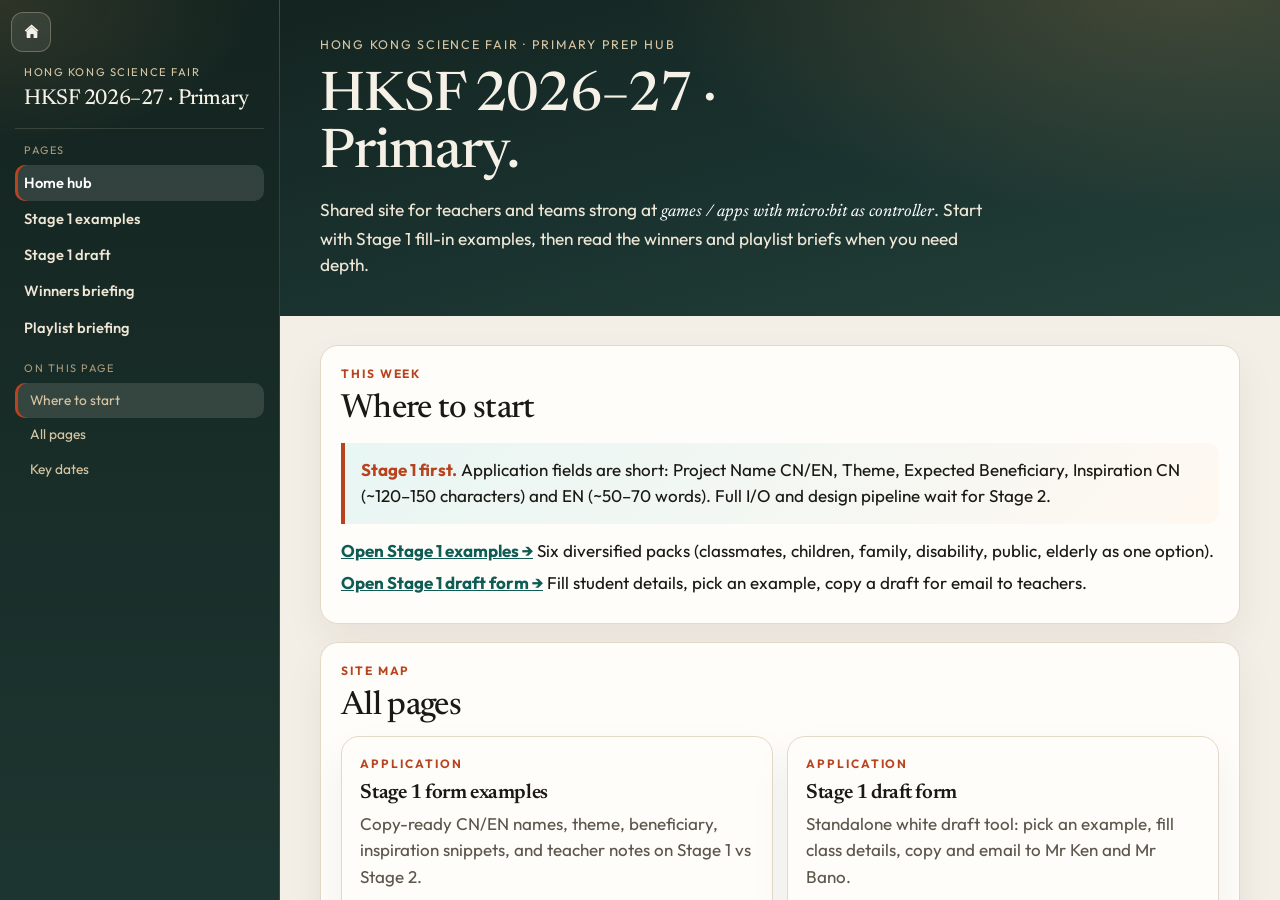
==== index.html @ 97afc025 "Add standalone Stage 1 draft form for Primary HKSF prep White flat draft page with pickable examples" ====
<!DOCTYPE html>
<html lang="en">
<head>
<meta charset="utf-8">
<meta name="viewport" content="width=device-width, initial-scale=1">
<title>HKSF 2026–27 · Primary</title>
<meta name="description" content="Hong Kong Science Fair 2026–27 Primary prep site: Stage 1 examples, winners briefing, playlist ideas.">
<link rel="preconnect" href="https://fonts.googleapis.com">
<link rel="preconnect" href="https://fonts.gstatic.com" crossorigin>
<link href="https://fonts.googleapis.com/css2?family=Newsreader:opsz,wght@6..72,480;6..72,620&family=Outfit:wght@420;560;680&display=swap" rel="stylesheet">
<link rel="stylesheet" href="site.css">
</head>
<body>
<a class="skip" href="#content">Skip to content</a>
<div class="backdrop" data-nav-backdrop hidden></div>
<div class="app">
  <aside class="sidebar" id="site-nav" aria-label="Site navigation">
    <div class="sidebar-chrome">
      <button type="button" class="home-btn" data-nav-toggle aria-controls="site-nav" aria-expanded="true" title="Collapse left panel">
        <svg viewBox="0 0 24 24" aria-hidden="true" focusable="false">
          <path fill="currentColor" d="M12 3.2 3.8 10.2c-.3.25-.3.7 0 .95l.7.55c.25.2.6.2.85 0L12 5.95l6.65 5.75c.25.2.6.2.85 0l.7-.55c.3-.25.3-.7 0-.95L12 3.2Zm-6.2 9.3V19c0 .55.45 1 1 1h3.7v-4.2c0-.44.36-.8.8-.8h2.4c.44 0 .8.36.8.8V20h3.7c.55 0 1-.45 1-1v-6.5l-7.2-6.2-7.2 6.2Z"/>
        </svg>
        <span class="home-btn-label">Collapse navigation</span>
      </button>
    </div>
    <div class="sidebar-scroll">
      <a class="brand-block" href="index.html">
        <p class="brand-kicker">Hong Kong Science Fair</p>
        <p class="brand-title">HKSF 2026–27 · Primary</p>
      </a>
      <div class="nav-group" aria-label="Pages">
        <p class="nav-label">Pages</p>
        <a class="is-active" href="index.html" aria-current="page">Home hub</a>
        <a href="stage1-examples.html">Stage 1 examples</a>
        <a href="stage1-draft.html">Stage 1 draft</a>
        <a href="science-fair-ideas.html">Winners briefing</a>
        <a href="hksf-playlist-ideas.html">Playlist briefing</a>
      </div>
      <div class="nav-group" aria-label="On this page">
        <p class="nav-label">On this page</p>
        <a class="sub" href="#start">Where to start</a>
        <a class="sub" href="#pages">All pages</a>
        <a class="sub" href="#dates">Key dates</a>
      </div>
    </div>
  </aside>

  <div class="content">
    <div class="shell-top">
      <button type="button" class="shell-home" data-nav-toggle aria-controls="site-nav" aria-expanded="false" title="Open left panel" aria-label="Open navigation">
        <svg viewBox="0 0 24 24" aria-hidden="true" focusable="false">
          <path fill="currentColor" d="M12 3.2 3.8 10.2c-.3.25-.3.7 0 .95l.7.55c.25.2.6.2.85 0L12 5.95l6.65 5.75c.25.2.6.2.85 0l.7-.55c.3-.25.3-.7 0-.95L12 3.2Zm-6.2 9.3V19c0 .55.45 1 1 1h3.7v-4.2c0-.44.36-.8.8-.8h2.4c.44 0 .8.36.8.8V20h3.7c.55 0 1-.45 1-1v-6.5l-7.2-6.2-7.2 6.2Z"/>
        </svg>
      </button>
      <span class="page-label">Home hub</span>
    </div>

    <header class="page-hero">
      <div class="wrap">
        <p class="eyebrow">Hong Kong Science Fair · Primary prep hub</p>
        <h1>HKSF 2026–27 · Primary.</h1>
        <p class="deck">Shared site for teachers and teams strong at <em>games / apps with micro:bit as controller</em>. Start with Stage 1 fill-in examples, then read the winners and playlist briefs when you need depth.</p>
      </div>
    </header>

    <main class="main" id="content">
      <div class="wrap">
        <section class="panel" id="start">
          <p class="kicker">This week</p>
          <h2>Where to start</h2>
          <div class="callout">
            <strong>Stage 1 first.</strong>
            Application fields are short: Project Name CN/EN, Theme, Expected Beneficiary, Inspiration CN (~120–150 characters) and EN (~50–70 words). Full I/O and design pipeline wait for Stage 2.
          </div>
          <p><a href="stage1-examples.html"><b>Open Stage 1 examples →</b></a> Six diversified packs (classmates, children, family, disability, public, elderly as one option).</p>
          <p><a href="stage1-draft.html"><b>Open Stage 1 draft form →</b></a> Fill student details, pick an example, copy a draft for email to teachers.</p>
        </section>

        <section class="panel" id="pages">
          <p class="kicker">Site map</p>
          <h2>All pages</h2>
          <div class="card-grid two">
            <a class="page-card" href="stage1-examples.html">
              <p class="kicker">Application</p>
              <h3>Stage 1 form examples</h3>
              <p class="muted">Copy-ready CN/EN names, theme, beneficiary, inspiration snippets, and teacher notes on Stage 1 vs Stage 2.</p>
              <p class="go">Open examples</p>
            </a>
            <a class="page-card" href="stage1-draft.html">
              <p class="kicker">Application</p>
              <h3>Stage 1 draft form</h3>
              <p class="muted">Standalone white draft tool: pick an example, fill class details, copy and email to Mr Ken and Mr Bano.</p>
              <p class="go">Open draft form</p>
            </a>
            <a class="page-card" href="science-fair-ideas.html">
              <p class="kicker">Briefing</p>
              <h3>Winners, and what to build</h3>
              <p class="muted">Primary winners pattern, criteria, and project directions for interface + micro:bit / Arduino teams.</p>
              <p class="go">Open winners briefing</p>
            </a>
            <a class="page-card" href="hksf-playlist-ideas.html">
              <p class="kicker">題目研究</p>
              <h3>Playlist ideas briefing</h3>
              <p class="muted">2025–26 primary shortlist as inspiration library, fit check for micro:bit game/app skills, form tips.</p>
              <p class="go">Open playlist briefing</p>
            </a>
          </div>
        </section>

        <section class="panel" id="dates">
          <p class="kicker">2026–27</p>
          <h2>Key dates &amp; judging</h2>
          <ul>
            <li><b>Stage 1</b> application: on or before <b>29 Nov 2026</b></li>
            <li><b>Stage 2</b> project proposal: on or before <b>28 Feb 2027</b></li>
          </ul>
          <table>
            <thead><tr><th>Primary criterion</th><th>Weight</th></tr></thead>
            <tbody>
              <tr><td>Problem</td><td>20%</td></tr>
              <tr><td>Creativity</td><td>30%</td></tr>
              <tr><td>Design &amp; Validation</td><td>20%</td></tr>
              <tr><td>Benefits</td><td>20%</td></tr>
              <tr><td>Presentation</td><td>10%</td></tr>
            </tbody>
          </table>
        </section>
      </div>
    </main>

    <footer class="colophon">
      <div class="wrap">Relative links stay in this folder. Use the home icon to collapse or open the left panel.</div>
    </footer>
  </div>
</div>
<script src="site.js"></script>
</body>
</html>
---- site.css ----
:root {
  --paper: #f4efe6;
  --paper-2: #fffdf9;
  --ink: #1b1914;
  --muted: #5c564c;
  --faint: #8a8174;
  --line: #e3d9c8;
  --line-strong: #cfc3ae;
  --forest: #142420;
  --forest-2: #1d3530;
  --ember: #b8431f;
  --ember-bg: #fde8df;
  --pop: #0e5c54;
  --pop-bg: #d7eeea;
  --good: #1d6a42;
  --warn: #8a5a00;
  --shadow: 0 18px 40px rgba(28, 24, 16, 0.06);
  --serif: "Newsreader", "Songti TC", "Noto Serif TC", "Iowan Old Style", Palatino, Georgia, serif;
  --sans: "Outfit", "PingFang TC", "Noto Sans TC", "Avenir Next", "Segoe UI", sans-serif;
  --sidebar-w: 280px;
  --sidebar-collapsed-w: 56px;
}

*,
*::before,
*::after { box-sizing: border-box; }

html {
  height: 100%;
  scroll-behavior: smooth;
}

body {
  margin: 0;
  height: 100%;
  overflow: hidden;
  background: var(--paper);
  color: var(--ink);
  font-family: var(--sans);
  font-size: 17px;
  line-height: 1.55;
  font-weight: 420;
}

img { max-width: 100%; }
a { color: var(--pop); }
a:hover { color: var(--ember); }
:focus-visible {
  outline: 2px solid var(--ember);
  outline-offset: 3px;
}

.skip {
  position: absolute;
  left: 1rem;
  top: -4rem;
  background: white;
  padding: 0.5rem 0.8rem;
  z-index: 40;
}
.skip:focus { top: 1rem; }

.app {
  height: 100dvh;
  max-height: 100dvh;
  display: grid;
  grid-template-columns: var(--sidebar-w) minmax(0, 1fr);
  overflow: hidden;
  transition: grid-template-columns 0.2s ease;
}

body.nav-collapsed .app {
  grid-template-columns: var(--sidebar-collapsed-w) minmax(0, 1fr);
}

.sidebar {
  position: relative;
  height: 100%;
  min-height: 0;
  overflow: hidden;
  display: flex;
  flex-direction: column;
  background:
    radial-gradient(420px 240px at 0% 0%, rgba(232, 168, 92, 0.12), transparent 60%),
    linear-gradient(180deg, var(--forest), var(--forest-2));
  color: #f6f1e7;
  border-right: 1px solid rgba(246, 232, 206, 0.12);
  z-index: 30;
}

.sidebar a { color: inherit; text-decoration: none; }
.sidebar a:hover { color: #fff; }

.sidebar-chrome {
  display: flex;
  align-items: center;
  gap: 0.55rem;
  flex-shrink: 0;
  padding: 0.75rem 0.7rem 0.55rem;
}

.home-btn {
  appearance: none;
  flex: 0 0 auto;
  width: 2.5rem;
  height: 2.5rem;
  display: inline-grid;
  place-items: center;
  border: 1px solid rgba(246, 232, 206, 0.28);
  border-radius: 12px;
  background: rgba(255, 252, 246, 0.08);
  color: #f6f1e7;
  cursor: pointer;
  padding: 0;
}
.home-btn:hover {
  background: rgba(255, 252, 246, 0.16);
  color: #fff;
}
.home-btn svg {
  width: 1.2rem;
  height: 1.2rem;
  display: block;
}
.home-btn-label {
  position: absolute;
  width: 1px;
  height: 1px;
  padding: 0;
  margin: -1px;
  overflow: hidden;
  clip: rect(0, 0, 0, 0);
  white-space: nowrap;
  border: 0;
}

.sidebar-scroll {
  flex: 1 1 auto;
  min-height: 0;
  overflow: auto;
  padding: 0 0.95rem 1.6rem;
}

.brand-block {
  display: block;
  padding: 0.2rem 0.55rem 1rem;
  border-bottom: 1px solid rgba(246, 232, 206, 0.14);
  margin-bottom: 0.85rem;
}
.brand-kicker {
  margin: 0 0 0.35rem;
  font-size: 0.7rem;
  letter-spacing: 0.14em;
  text-transform: uppercase;
  color: #d7c4a2;
}
.brand-title {
  margin: 0;
  font-family: var(--serif);
  font-weight: 480;
  font-size: 1.35rem;
  line-height: 1.15;
  letter-spacing: -0.02em;
}

body.nav-collapsed .sidebar-scroll {
  display: none;
}
body.nav-collapsed .sidebar-chrome {
  justify-content: center;
  padding-inline: 0.45rem;
}

.nav-group { margin: 0.55rem 0 0.9rem; }
.nav-label {
  margin: 0 0.55rem 0.35rem;
  font-size: 0.68rem;
  letter-spacing: 0.14em;
  text-transform: uppercase;
  color: #a8987c;
}
.nav-group a,
.nav-group .nav-current {
  display: block;
  padding: 0.42rem 0.55rem;
  border-radius: 10px;
  font-size: 0.92rem;
  font-weight: 560;
  color: #efe6d6;
}
.nav-group a:hover { background: rgba(255, 252, 246, 0.08); }
.nav-group a.is-active,
.nav-group .nav-current {
  background: rgba(255, 252, 246, 0.12);
  color: #fff;
  box-shadow: inset 3px 0 0 var(--ember);
}
.nav-group a.sub {
  font-weight: 420;
  font-size: 0.86rem;
  color: #d7c4a2;
  padding-left: 0.9rem;
}

.shell-top {
  display: none;
  align-items: center;
  gap: 0.75rem;
  padding: 0.7rem 1rem;
  background: rgba(244, 239, 230, 0.96);
  border-bottom: 1px solid var(--line);
  position: sticky;
  top: 0;
  z-index: 25;
}
.shell-home {
  appearance: none;
  width: 2.45rem;
  height: 2.45rem;
  display: inline-grid;
  place-items: center;
  border: 1px solid var(--line-strong);
  background: var(--paper-2);
  color: var(--ink);
  border-radius: 12px;
  cursor: pointer;
  padding: 0;
}
.shell-home svg {
  width: 1.15rem;
  height: 1.15rem;
  display: block;
}
.shell-top .page-label {
  font-family: var(--serif);
  font-size: 1.05rem;
  letter-spacing: -0.02em;
}

.backdrop {
  display: none;
  position: fixed;
  inset: 0;
  background: rgba(20, 24, 20, 0.45);
  z-index: 28;
}

.content {
  min-width: 0;
  min-height: 0;
  height: 100%;
  overflow-x: hidden;
  overflow-y: auto;
  -webkit-overflow-scrolling: touch;
  background:
    radial-gradient(900px 420px at 100% -10%, rgba(215, 238, 234, 0.55), transparent 55%),
    var(--paper);
}

.page-hero {
  background:
    radial-gradient(900px 420px at 90% -10%, rgba(232, 168, 92, 0.22), transparent 60%),
    linear-gradient(165deg, var(--forest) 0%, #1a3330 55%, #243f38 100%);
  color: #f6f1e7;
  padding: 2.2rem 1.4rem 2.4rem;
}
.page-hero .wrap { max-width: 920px; margin: 0 auto; }
.eyebrow {
  margin: 0 0 0.9rem;
  font-size: 0.78rem;
  letter-spacing: 0.14em;
  text-transform: uppercase;
  color: #d7c4a2;
}
.page-hero h1 {
  font-family: var(--serif);
  font-weight: 480;
  font-size: clamp(2rem, 4.5vw, 3.4rem);
  line-height: 1.05;
  letter-spacing: -0.02em;
  margin: 0 0 0.85rem;
  max-width: 18ch;
}
.deck {
  margin: 0;
  max-width: 42rem;
  font-size: 1.08rem;
  line-height: 1.5;
  color: #efe6d6;
}
.deck em { font-family: var(--serif); font-style: italic; color: #fff; }

.main {
  padding: 1.8rem 1.4rem 3.5rem;
}
.main .wrap { max-width: 920px; margin: 0 auto; }

.panel {
  background: var(--paper-2);
  border: 1px solid var(--line);
  border-radius: 18px;
  box-shadow: var(--shadow);
  padding: 1.2rem 1.25rem 1.35rem;
  margin: 0 0 1.1rem;
  scroll-margin-top: 1.2rem;
}
.panel > h2:first-child,
.panel .kicker + h2 { margin-top: 0; }

.kicker {
  font-size: 0.75rem;
  letter-spacing: 0.16em;
  text-transform: uppercase;
  color: var(--ember);
  font-weight: 680;
  margin: 0 0 0.45rem;
}
h2 {
  font-family: var(--serif);
  font-weight: 480;
  font-size: clamp(1.55rem, 2.6vw, 2.15rem);
  letter-spacing: -0.02em;
  line-height: 1.15;
  margin: 0 0 0.65rem;
}
h3 {
  font-family: var(--serif);
  font-weight: 620;
  font-size: 1.28rem;
  letter-spacing: -0.02em;
  margin: 0 0 0.35rem;
  line-height: 1.2;
}
.lede, .muted { color: var(--muted); }
.lede { margin: 0 0 1rem; font-size: 1.05rem; max-width: 44rem; }
p { margin: 0.35rem 0; }
ul, ol { margin: 0.4rem 0 0.6rem; padding-left: 1.2rem; }
li { margin: 0.25rem 0; }

.callout {
  background: linear-gradient(135deg, #e8f6f4, #fff8f1);
  border-left: 4px solid var(--ember);
  padding: 0.9rem 1rem;
  border-radius: 0 12px 12px 0;
  margin: 0.85rem 0;
}
.callout strong { color: var(--ember); }

.warnbox {
  background: #fff7e8;
  border: 1px solid #efd29a;
  border-radius: 14px;
  padding: 0.95rem 1rem;
  margin: 0.85rem 0;
}
.warnbox strong { color: var(--warn); }

.okbox {
  background: var(--pop-bg);
  border: 1px solid #b7dfc2;
  border-radius: 14px;
  padding: 0.95rem 1rem;
  margin: 0.85rem 0;
}

.chip-row { display: flex; flex-wrap: wrap; gap: 0.45rem; margin: 0.7rem 0 0; }
.chip {
  display: inline-block;
  background: #e8f2f2;
  border: 1px solid var(--line);
  border-radius: 999px;
  padding: 0.22rem 0.7rem;
  font-size: 0.82rem;
}

table {
  width: 100%;
  border-collapse: collapse;
  font-size: 0.92rem;
  margin: 0.6rem 0;
}
th, td {
  border: 1px solid var(--line);
  padding: 0.55rem 0.6rem;
  text-align: left;
  vertical-align: top;
}
th { background: #e8f2f2; }

.kv {
  display: grid;
  grid-template-columns: 130px 1fr;
  gap: 0.3rem 0.75rem;
  font-size: 0.92rem;
  margin: 0.55rem 0;
}
.kv b { color: var(--muted); font-weight: 600; }

.card-grid {
  display: grid;
  gap: 0.85rem;
}
.card-grid.two { grid-template-columns: repeat(2, minmax(0, 1fr)); }

.page-card {
  display: block;
  text-decoration: none;
  color: inherit;
  background: var(--paper-2);
  border: 1px solid var(--line);
  border-radius: 18px;
  padding: 1.1rem 1.15rem 1.2rem;
  box-shadow: var(--shadow);
}
.page-card:hover { border-color: var(--line-strong); }
.page-card .go { color: var(--ink); font-weight: 560; margin-top: 0.55rem; }

.example {
  border: 1px solid var(--line);
  border-radius: 16px;
  background: linear-gradient(180deg, #fffefb, #f3f8f8);
  padding: 1rem 1.05rem 1.1rem;
  margin: 0.9rem 0;
}
.example h3 { color: var(--pop); }
.example .fit {
  margin-top: 0.7rem;
  font-size: 0.92rem;
  color: var(--muted);
}
.snippet {
  background: #faf7f1;
  border: 1px dashed var(--line-strong);
  border-radius: 12px;
  padding: 0.75rem 0.85rem;
  margin: 0.45rem 0;
  font-size: 0.95rem;
}
.snippet .count {
  display: block;
  margin-top: 0.35rem;
  color: var(--faint);
  font-size: 0.8rem;
}

.colophon {
  padding: 0 1.4rem 2.4rem;
  color: var(--muted);
  font-size: 0.88rem;
}
.colophon .wrap { max-width: 920px; margin: 0 auto; }

@media (max-width: 920px) {
  .app,
  body.nav-collapsed .app {
    grid-template-columns: 1fr;
  }
  .shell-top { display: flex; }
  .sidebar {
    position: fixed;
    left: 0;
    top: 0;
    width: min(86vw, 320px);
    height: 100dvh;
    transform: translateX(-105%);
    transition: transform 0.2s ease;
    box-shadow: 18px 0 40px rgba(0, 0, 0, 0.25);
  }
  body.nav-collapsed .sidebar-scroll { display: block; }
  body.nav-collapsed .sidebar-chrome { justify-content: flex-start; padding-inline: 0.7rem; }
  body.nav-open .sidebar { transform: translateX(0); }
  body.nav-open .backdrop { display: block; }
  .card-grid.two { grid-template-columns: 1fr; }
  .kv { grid-template-columns: 1fr; }
}

@media print {
  html, body { height: auto; overflow: visible; }
  .shell-top, .backdrop, .home-btn, .shell-home { display: none !important; }
  .app,
  body.nav-collapsed .app {
    display: block;
    height: auto;
    max-height: none;
    overflow: visible;
  }
  .content { height: auto; overflow: visible; }
  .sidebar {
    position: static;
    height: auto;
    color: var(--ink);
    background: white;
    border: 1px solid #ccc;
  }
  body.nav-collapsed .sidebar-scroll { display: block; }
}
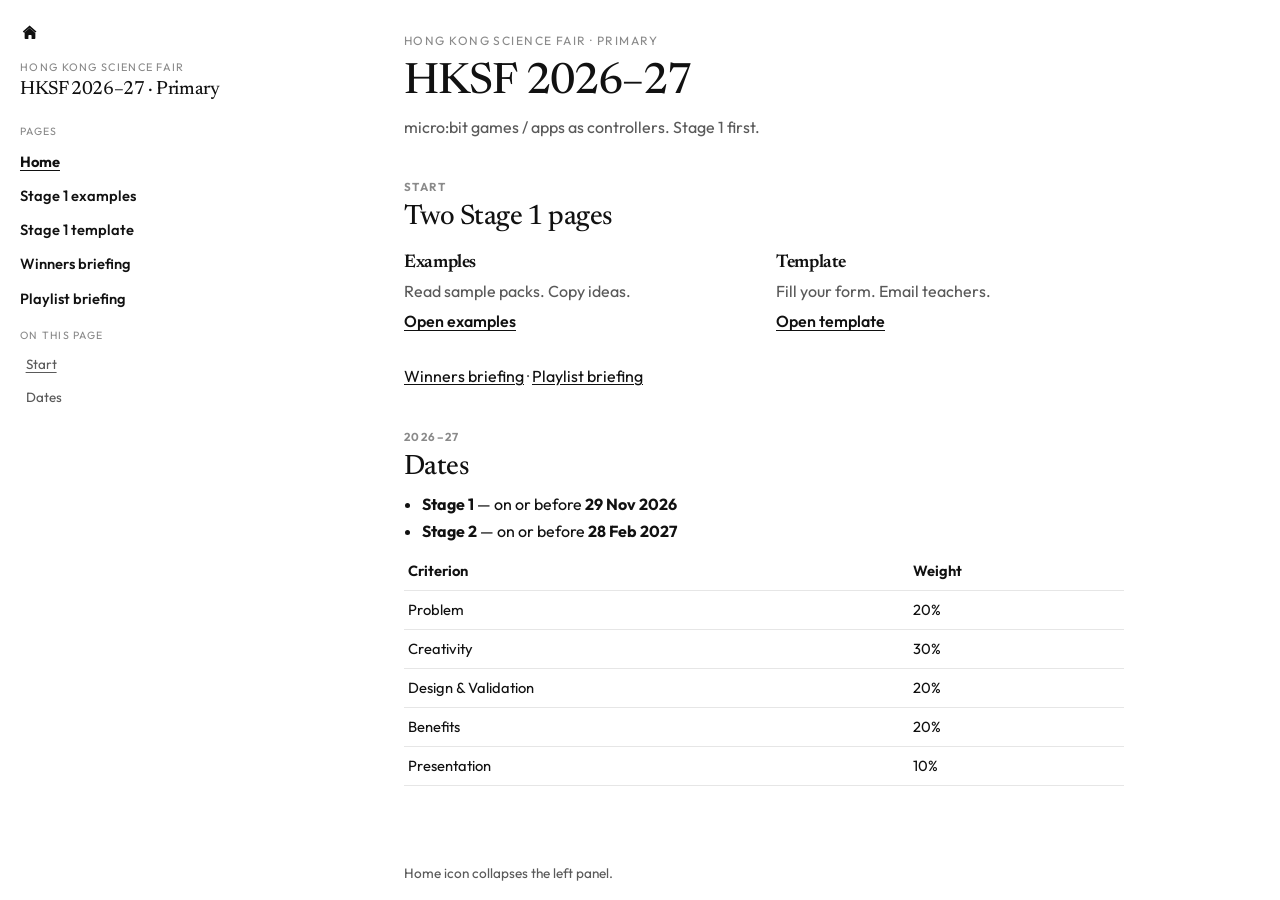
==== commit c43230ac: "Split Stage 1 examples and template; white flat UI Examples page has 16 diversified kid-tone packs. " ====
--- a/index.html
+++ b/index.html
@@ -4,7 +4,7 @@
 <meta charset="utf-8">
 <meta name="viewport" content="width=device-width, initial-scale=1">
 <title>HKSF 2026–27 · Primary</title>
-<meta name="description" content="Hong Kong Science Fair 2026–27 Primary prep site: Stage 1 examples, winners briefing, playlist ideas.">
+<meta name="description" content="Hong Kong Science Fair 2026–27 Primary prep: Stage 1 examples and template.">
 <link rel="preconnect" href="https://fonts.googleapis.com">
 <link rel="preconnect" href="https://fonts.gstatic.com" crossorigin>
 <link href="https://fonts.googleapis.com/css2?family=Newsreader:opsz,wght@6..72,480;6..72,620&family=Outfit:wght@420;560;680&display=swap" rel="stylesheet">
@@ -30,17 +30,16 @@
       </a>
       <div class="nav-group" aria-label="Pages">
         <p class="nav-label">Pages</p>
-        <a class="is-active" href="index.html" aria-current="page">Home hub</a>
+        <a class="is-active" href="index.html" aria-current="page">Home</a>
         <a href="stage1-examples.html">Stage 1 examples</a>
-        <a href="stage1-draft.html">Stage 1 draft</a>
+        <a href="stage1-draft.html">Stage 1 template</a>
         <a href="science-fair-ideas.html">Winners briefing</a>
         <a href="hksf-playlist-ideas.html">Playlist briefing</a>
       </div>
       <div class="nav-group" aria-label="On this page">
         <p class="nav-label">On this page</p>
-        <a class="sub" href="#start">Where to start</a>
-        <a class="sub" href="#pages">All pages</a>
-        <a class="sub" href="#dates">Key dates</a>
+        <a class="sub" href="#start">Start</a>
+        <a class="sub" href="#dates">Dates</a>
       </div>
     </div>
   </aside>
@@ -52,70 +51,46 @@
           <path fill="currentColor" d="M12 3.2 3.8 10.2c-.3.25-.3.7 0 .95l.7.55c.25.2.6.2.85 0L12 5.95l6.65 5.75c.25.2.6.2.85 0l.7-.55c.3-.25.3-.7 0-.95L12 3.2Zm-6.2 9.3V19c0 .55.45 1 1 1h3.7v-4.2c0-.44.36-.8.8-.8h2.4c.44 0 .8.36.8.8V20h3.7c.55 0 1-.45 1-1v-6.5l-7.2-6.2-7.2 6.2Z"/>
         </svg>
       </button>
-      <span class="page-label">Home hub</span>
+      <span class="page-label">Home</span>
     </div>
 
     <header class="page-hero">
       <div class="wrap">
-        <p class="eyebrow">Hong Kong Science Fair · Primary prep hub</p>
-        <h1>HKSF 2026–27 · Primary.</h1>
-        <p class="deck">Shared site for teachers and teams strong at <em>games / apps with micro:bit as controller</em>. Start with Stage 1 fill-in examples, then read the winners and playlist briefs when you need depth.</p>
+        <p class="eyebrow">Hong Kong Science Fair · Primary</p>
+        <h1>HKSF 2026–27</h1>
+        <p class="deck">micro:bit games / apps as controllers. Stage 1 first.</p>
       </div>
     </header>
 
     <main class="main" id="content">
       <div class="wrap">
         <section class="panel" id="start">
-          <p class="kicker">This week</p>
-          <h2>Where to start</h2>
-          <div class="callout">
-            <strong>Stage 1 first.</strong>
-            Application fields are short: Project Name CN/EN, Theme, Expected Beneficiary, Inspiration CN (~120–150 characters) and EN (~50–70 words). Full I/O and design pipeline wait for Stage 2.
-          </div>
-          <p><a href="stage1-examples.html"><b>Open Stage 1 examples →</b></a> Six diversified packs (classmates, children, family, disability, public, elderly as one option).</p>
-          <p><a href="stage1-draft.html"><b>Open Stage 1 draft form →</b></a> Fill student details, pick an example, copy a draft for email to teachers.</p>
-        </section>
-
-        <section class="panel" id="pages">
-          <p class="kicker">Site map</p>
-          <h2>All pages</h2>
+          <p class="kicker">Start</p>
+          <h2>Two Stage 1 pages</h2>
           <div class="card-grid two">
             <a class="page-card" href="stage1-examples.html">
-              <p class="kicker">Application</p>
-              <h3>Stage 1 form examples</h3>
-              <p class="muted">Copy-ready CN/EN names, theme, beneficiary, inspiration snippets, and teacher notes on Stage 1 vs Stage 2.</p>
+              <h3>Examples</h3>
+              <p class="muted">Read sample packs. Copy ideas.</p>
               <p class="go">Open examples</p>
             </a>
             <a class="page-card" href="stage1-draft.html">
-              <p class="kicker">Application</p>
-              <h3>Stage 1 draft form</h3>
-              <p class="muted">Standalone white draft tool: pick an example, fill class details, copy and email to Mr Ken and Mr Bano.</p>
-              <p class="go">Open draft form</p>
-            </a>
-            <a class="page-card" href="science-fair-ideas.html">
-              <p class="kicker">Briefing</p>
-              <h3>Winners, and what to build</h3>
-              <p class="muted">Primary winners pattern, criteria, and project directions for interface + micro:bit / Arduino teams.</p>
-              <p class="go">Open winners briefing</p>
-            </a>
-            <a class="page-card" href="hksf-playlist-ideas.html">
-              <p class="kicker">題目研究</p>
-              <h3>Playlist ideas briefing</h3>
-              <p class="muted">2025–26 primary shortlist as inspiration library, fit check for micro:bit game/app skills, form tips.</p>
-              <p class="go">Open playlist briefing</p>
+              <h3>Template</h3>
+              <p class="muted">Fill your form. Email teachers.</p>
+              <p class="go">Open template</p>
             </a>
           </div>
+          <p class="muted" style="margin-top:1rem"><a href="science-fair-ideas.html">Winners briefing</a> · <a href="hksf-playlist-ideas.html">Playlist briefing</a></p>
         </section>
 
         <section class="panel" id="dates">
           <p class="kicker">2026–27</p>
-          <h2>Key dates &amp; judging</h2>
+          <h2>Dates</h2>
           <ul>
-            <li><b>Stage 1</b> application: on or before <b>29 Nov 2026</b></li>
-            <li><b>Stage 2</b> project proposal: on or before <b>28 Feb 2027</b></li>
+            <li><b>Stage 1</b> — on or before <b>29 Nov 2026</b></li>
+            <li><b>Stage 2</b> — on or before <b>28 Feb 2027</b></li>
           </ul>
           <table>
-            <thead><tr><th>Primary criterion</th><th>Weight</th></tr></thead>
+            <thead><tr><th>Criterion</th><th>Weight</th></tr></thead>
             <tbody>
               <tr><td>Problem</td><td>20%</td></tr>
               <tr><td>Creativity</td><td>30%</td></tr>
@@ -129,7 +104,7 @@
     </main>
 
     <footer class="colophon">
-      <div class="wrap">Relative links stay in this folder. Use the home icon to collapse or open the left panel.</div>
+      <div class="wrap">Home icon collapses the left panel.</div>
     </footer>
   </div>
 </div>
--- a/site.css
+++ b/site.css
@@ -1,24 +1,33 @@
 :root {
-  --paper: #f4efe6;
-  --paper-2: #fffdf9;
-  --ink: #1b1914;
-  --muted: #5c564c;
-  --faint: #8a8174;
-  --line: #e3d9c8;
-  --line-strong: #cfc3ae;
-  --forest: #142420;
-  --forest-2: #1d3530;
-  --ember: #b8431f;
-  --ember-bg: #fde8df;
-  --pop: #0e5c54;
-  --pop-bg: #d7eeea;
+  --bg: #ffffff;
+  --ink: #111111;
+  --muted: #5a5a5a;
+  --faint: #8a8a8a;
+  --line: #e6e6e6;
+  --focus: #111111;
+  /* aliases so older briefing page styles stay readable on white */
+  --paper: #ffffff;
+  --paper-2: #ffffff;
+  --line-strong: #d0d0d0;
+  --forest: #111111;
+  --forest-2: #222222;
+  --ember: #111111;
+  --ember-bg: transparent;
+  --pop: #111111;
+  --pop-bg: transparent;
   --good: #1d6a42;
   --warn: #8a5a00;
-  --shadow: 0 18px 40px rgba(28, 24, 16, 0.06);
-  --serif: "Newsreader", "Songti TC", "Noto Serif TC", "Iowan Old Style", Palatino, Georgia, serif;
+  --gold: #8a6a00;
+  --gold-bg: transparent;
+  --silver: #555;
+  --silver-bg: transparent;
+  --bronze: #7a4a20;
+  --bronze-bg: transparent;
+  --shadow: none;
   --sans: "Outfit", "PingFang TC", "Noto Sans TC", "Avenir Next", "Segoe UI", sans-serif;
-  --sidebar-w: 280px;
-  --sidebar-collapsed-w: 56px;
+  --serif: "Newsreader", "Songti TC", "Noto Serif TC", Georgia, serif;
+  --sidebar-w: 248px;
+  --sidebar-collapsed-w: 52px;
 }
 
 *,
@@ -34,19 +43,19 @@
   margin: 0;
   height: 100%;
   overflow: hidden;
-  background: var(--paper);
+  background: var(--bg);
   color: var(--ink);
   font-family: var(--sans);
-  font-size: 17px;
-  line-height: 1.55;
+  font-size: 16px;
+  line-height: 1.5;
   font-weight: 420;
 }
 
 img { max-width: 100%; }
-a { color: var(--pop); }
-a:hover { color: var(--ember); }
+a { color: var(--ink); text-underline-offset: 0.15em; }
+a:hover { opacity: 0.7; }
 :focus-visible {
-  outline: 2px solid var(--ember);
+  outline: 2px solid var(--focus);
   outline-offset: 3px;
 }
 
@@ -54,7 +63,7 @@
   position: absolute;
   left: 1rem;
   top: -4rem;
-  background: white;
+  background: #fff;
   padding: 0.5rem 0.8rem;
   z-index: 40;
 }
@@ -80,43 +89,37 @@
   overflow: hidden;
   display: flex;
   flex-direction: column;
-  background:
-    radial-gradient(420px 240px at 0% 0%, rgba(232, 168, 92, 0.12), transparent 60%),
-    linear-gradient(180deg, var(--forest), var(--forest-2));
-  color: #f6f1e7;
-  border-right: 1px solid rgba(246, 232, 206, 0.12);
+  background: var(--bg);
+  color: var(--ink);
   z-index: 30;
 }
 
 .sidebar a { color: inherit; text-decoration: none; }
-.sidebar a:hover { color: #fff; }
+.sidebar a:hover { opacity: 0.7; }
 
 .sidebar-chrome {
   display: flex;
   align-items: center;
   gap: 0.55rem;
   flex-shrink: 0;
-  padding: 0.75rem 0.7rem 0.55rem;
+  padding: 0.85rem 0.65rem 0.35rem;
 }
 
 .home-btn {
   appearance: none;
   flex: 0 0 auto;
-  width: 2.5rem;
-  height: 2.5rem;
+  width: 2.35rem;
+  height: 2.35rem;
   display: inline-grid;
   place-items: center;
-  border: 1px solid rgba(246, 232, 206, 0.28);
-  border-radius: 12px;
-  background: rgba(255, 252, 246, 0.08);
-  color: #f6f1e7;
+  border: none;
+  border-radius: 0;
+  background: transparent;
+  color: var(--ink);
   cursor: pointer;
   padding: 0;
 }
-.home-btn:hover {
-  background: rgba(255, 252, 246, 0.16);
-  color: #fff;
-}
+.home-btn:hover { opacity: 0.65; }
 .home-btn svg {
   width: 1.2rem;
   height: 1.2rem;
@@ -138,68 +141,68 @@
   flex: 1 1 auto;
   min-height: 0;
   overflow: auto;
-  padding: 0 0.95rem 1.6rem;
+  padding: 0 0.85rem 1.6rem;
 }
 
 .brand-block {
   display: block;
-  padding: 0.2rem 0.55rem 1rem;
-  border-bottom: 1px solid rgba(246, 232, 206, 0.14);
-  margin-bottom: 0.85rem;
+  padding: 0.15rem 0.4rem 1rem;
+  margin-bottom: 0.35rem;
 }
 .brand-kicker {
-  margin: 0 0 0.35rem;
-  font-size: 0.7rem;
-  letter-spacing: 0.14em;
+  margin: 0 0 0.25rem;
+  font-size: 0.68rem;
+  letter-spacing: 0.12em;
   text-transform: uppercase;
-  color: #d7c4a2;
+  color: var(--faint);
 }
 .brand-title {
   margin: 0;
   font-family: var(--serif);
   font-weight: 480;
-  font-size: 1.35rem;
+  font-size: 1.2rem;
   line-height: 1.15;
   letter-spacing: -0.02em;
 }
 
-body.nav-collapsed .sidebar-scroll {
-  display: none;
-}
+body.nav-collapsed .sidebar-scroll { display: none; }
 body.nav-collapsed .sidebar-chrome {
   justify-content: center;
-  padding-inline: 0.45rem;
-}
-
-.nav-group { margin: 0.55rem 0 0.9rem; }
+  padding-inline: 0.35rem;
+}
+
+.nav-group { margin: 0.4rem 0 0.75rem; }
 .nav-label {
-  margin: 0 0.55rem 0.35rem;
-  font-size: 0.68rem;
-  letter-spacing: 0.14em;
+  margin: 0 0.4rem 0.3rem;
+  font-size: 0.66rem;
+  letter-spacing: 0.12em;
   text-transform: uppercase;
-  color: #a8987c;
+  color: var(--faint);
 }
 .nav-group a,
 .nav-group .nav-current {
   display: block;
-  padding: 0.42rem 0.55rem;
-  border-radius: 10px;
+  padding: 0.38rem 0.4rem;
+  border-radius: 0;
   font-size: 0.92rem;
   font-weight: 560;
-  color: #efe6d6;
-}
-.nav-group a:hover { background: rgba(255, 252, 246, 0.08); }
+  color: var(--ink);
+}
+.nav-group a:hover { background: transparent; opacity: 0.65; }
 .nav-group a.is-active,
 .nav-group .nav-current {
-  background: rgba(255, 252, 246, 0.12);
-  color: #fff;
-  box-shadow: inset 3px 0 0 var(--ember);
+  background: transparent;
+  color: var(--ink);
+  font-weight: 680;
+  text-decoration: underline;
+  text-underline-offset: 0.22em;
+  box-shadow: none;
 }
 .nav-group a.sub {
   font-weight: 420;
-  font-size: 0.86rem;
-  color: #d7c4a2;
-  padding-left: 0.9rem;
+  font-size: 0.84rem;
+  color: var(--muted);
+  padding-left: 0.75rem;
 }
 
 .shell-top {
@@ -207,22 +210,21 @@
   align-items: center;
   gap: 0.75rem;
   padding: 0.7rem 1rem;
-  background: rgba(244, 239, 230, 0.96);
-  border-bottom: 1px solid var(--line);
+  background: var(--bg);
   position: sticky;
   top: 0;
   z-index: 25;
 }
 .shell-home {
   appearance: none;
-  width: 2.45rem;
-  height: 2.45rem;
+  width: 2.35rem;
+  height: 2.35rem;
   display: inline-grid;
   place-items: center;
-  border: 1px solid var(--line-strong);
-  background: var(--paper-2);
-  color: var(--ink);
-  border-radius: 12px;
+  border: none;
+  background: transparent;
+  color: var(--ink);
+  border-radius: 0;
   cursor: pointer;
   padding: 0;
 }
@@ -241,7 +243,7 @@
   display: none;
   position: fixed;
   inset: 0;
-  background: rgba(20, 24, 20, 0.45);
+  background: rgba(255, 255, 255, 0.72);
   z-index: 28;
 }
 
@@ -252,153 +254,138 @@
   overflow-x: hidden;
   overflow-y: auto;
   -webkit-overflow-scrolling: touch;
-  background:
-    radial-gradient(900px 420px at 100% -10%, rgba(215, 238, 234, 0.55), transparent 55%),
-    var(--paper);
+  background: var(--bg);
 }
 
 .page-hero {
-  background:
-    radial-gradient(900px 420px at 90% -10%, rgba(232, 168, 92, 0.22), transparent 60%),
-    linear-gradient(165deg, var(--forest) 0%, #1a3330 55%, #243f38 100%);
-  color: #f6f1e7;
-  padding: 2.2rem 1.4rem 2.4rem;
-}
-.page-hero .wrap { max-width: 920px; margin: 0 auto; }
+  background: var(--bg);
+  color: var(--ink);
+  padding: 2rem 1.35rem 0.5rem;
+}
+.page-hero .wrap { max-width: 720px; margin: 0 auto; }
 .eyebrow {
-  margin: 0 0 0.9rem;
-  font-size: 0.78rem;
-  letter-spacing: 0.14em;
+  margin: 0 0 0.65rem;
+  font-size: 0.75rem;
+  letter-spacing: 0.12em;
   text-transform: uppercase;
-  color: #d7c4a2;
+  color: var(--faint);
 }
 .page-hero h1 {
   font-family: var(--serif);
   font-weight: 480;
-  font-size: clamp(2rem, 4.5vw, 3.4rem);
-  line-height: 1.05;
+  font-size: clamp(1.85rem, 4vw, 2.7rem);
+  line-height: 1.08;
   letter-spacing: -0.02em;
-  margin: 0 0 0.85rem;
-  max-width: 18ch;
+  margin: 0 0 0.55rem;
+  max-width: 22ch;
 }
 .deck {
   margin: 0;
-  max-width: 42rem;
-  font-size: 1.08rem;
-  line-height: 1.5;
-  color: #efe6d6;
-}
-.deck em { font-family: var(--serif); font-style: italic; color: #fff; }
+  max-width: 38rem;
+  font-size: 1rem;
+  line-height: 1.45;
+  color: var(--muted);
+}
+.deck em { font-family: var(--serif); font-style: italic; color: var(--ink); }
 
 .main {
-  padding: 1.8rem 1.4rem 3.5rem;
-}
-.main .wrap { max-width: 920px; margin: 0 auto; }
+  padding: 1.1rem 1.35rem 3rem;
+}
+.main .wrap { max-width: 720px; margin: 0 auto; }
 
 .panel {
-  background: var(--paper-2);
-  border: 1px solid var(--line);
-  border-radius: 18px;
-  box-shadow: var(--shadow);
-  padding: 1.2rem 1.25rem 1.35rem;
-  margin: 0 0 1.1rem;
-  scroll-margin-top: 1.2rem;
+  background: transparent;
+  border: none;
+  border-radius: 0;
+  box-shadow: none;
+  padding: 0.85rem 0 1.35rem;
+  margin: 0;
+  scroll-margin-top: 1rem;
 }
 .panel > h2:first-child,
 .panel .kicker + h2 { margin-top: 0; }
 
 .kicker {
-  font-size: 0.75rem;
-  letter-spacing: 0.16em;
+  font-size: 0.72rem;
+  letter-spacing: 0.12em;
   text-transform: uppercase;
-  color: var(--ember);
+  color: var(--faint);
   font-weight: 680;
-  margin: 0 0 0.45rem;
+  margin: 0 0 0.35rem;
 }
 h2 {
   font-family: var(--serif);
   font-weight: 480;
-  font-size: clamp(1.55rem, 2.6vw, 2.15rem);
+  font-size: clamp(1.35rem, 2.4vw, 1.75rem);
   letter-spacing: -0.02em;
   line-height: 1.15;
-  margin: 0 0 0.65rem;
+  margin: 0 0 0.55rem;
 }
 h3 {
   font-family: var(--serif);
   font-weight: 620;
-  font-size: 1.28rem;
+  font-size: 1.15rem;
   letter-spacing: -0.02em;
-  margin: 0 0 0.35rem;
+  margin: 0 0 0.3rem;
   line-height: 1.2;
 }
 .lede, .muted { color: var(--muted); }
-.lede { margin: 0 0 1rem; font-size: 1.05rem; max-width: 44rem; }
-p { margin: 0.35rem 0; }
-ul, ol { margin: 0.4rem 0 0.6rem; padding-left: 1.2rem; }
-li { margin: 0.25rem 0; }
-
-.callout {
-  background: linear-gradient(135deg, #e8f6f4, #fff8f1);
-  border-left: 4px solid var(--ember);
-  padding: 0.9rem 1rem;
-  border-radius: 0 12px 12px 0;
-  margin: 0.85rem 0;
-}
-.callout strong { color: var(--ember); }
-
-.warnbox {
-  background: #fff7e8;
-  border: 1px solid #efd29a;
-  border-radius: 14px;
-  padding: 0.95rem 1rem;
-  margin: 0.85rem 0;
-}
-.warnbox strong { color: var(--warn); }
-
+.lede { margin: 0 0 0.85rem; font-size: 1rem; max-width: 40rem; }
+p { margin: 0.3rem 0; }
+ul, ol { margin: 0.35rem 0 0.55rem; padding-left: 1.15rem; }
+li { margin: 0.2rem 0; }
+
+.callout,
+.warnbox,
 .okbox {
-  background: var(--pop-bg);
-  border: 1px solid #b7dfc2;
-  border-radius: 14px;
-  padding: 0.95rem 1rem;
-  margin: 0.85rem 0;
-}
-
-.chip-row { display: flex; flex-wrap: wrap; gap: 0.45rem; margin: 0.7rem 0 0; }
+  background: transparent;
+  border: none;
+  border-radius: 0;
+  padding: 0.35rem 0;
+  margin: 0.55rem 0;
+}
+.callout strong,
+.warnbox strong,
+.okbox strong { color: var(--ink); }
+
+.chip-row { display: flex; flex-wrap: wrap; gap: 0.65rem; margin: 0.55rem 0 0; }
 .chip {
   display: inline-block;
-  background: #e8f2f2;
-  border: 1px solid var(--line);
-  border-radius: 999px;
-  padding: 0.22rem 0.7rem;
-  font-size: 0.82rem;
+  background: transparent;
+  border: none;
+  border-radius: 0;
+  padding: 0;
+  font-size: 0.85rem;
+  color: var(--muted);
 }
 
 table {
   width: 100%;
   border-collapse: collapse;
   font-size: 0.92rem;
-  margin: 0.6rem 0;
+  margin: 0.45rem 0;
 }
 th, td {
-  border: 1px solid var(--line);
-  padding: 0.55rem 0.6rem;
+  border: none;
+  border-bottom: 1px solid var(--line);
+  padding: 0.5rem 0.25rem;
   text-align: left;
   vertical-align: top;
 }
-th { background: #e8f2f2; }
+th { background: transparent; font-weight: 650; }
 
 .kv {
   display: grid;
-  grid-template-columns: 130px 1fr;
-  gap: 0.3rem 0.75rem;
+  grid-template-columns: 110px 1fr;
+  gap: 0.25rem 0.75rem;
   font-size: 0.92rem;
-  margin: 0.55rem 0;
+  margin: 0.45rem 0;
 }
 .kv b { color: var(--muted); font-weight: 600; }
 
 .card-grid {
   display: grid;
-  gap: 0.85rem;
+  gap: 0.35rem 1.5rem;
 }
 .card-grid.two { grid-template-columns: repeat(2, minmax(0, 1fr)); }
 
@@ -406,49 +393,174 @@
   display: block;
   text-decoration: none;
   color: inherit;
-  background: var(--paper-2);
-  border: 1px solid var(--line);
-  border-radius: 18px;
-  padding: 1.1rem 1.15rem 1.2rem;
-  box-shadow: var(--shadow);
-}
-.page-card:hover { border-color: var(--line-strong); }
-.page-card .go { color: var(--ink); font-weight: 560; margin-top: 0.55rem; }
+  background: transparent;
+  border: none;
+  border-radius: 0;
+  padding: 0.65rem 0;
+  box-shadow: none;
+}
+.page-card:hover { opacity: 0.75; }
+.page-card .go {
+  color: var(--ink);
+  font-weight: 560;
+  margin-top: 0.35rem;
+  text-decoration: underline;
+  text-underline-offset: 0.18em;
+}
 
 .example {
-  border: 1px solid var(--line);
-  border-radius: 16px;
-  background: linear-gradient(180deg, #fffefb, #f3f8f8);
-  padding: 1rem 1.05rem 1.1rem;
-  margin: 0.9rem 0;
-}
-.example h3 { color: var(--pop); }
+  border: none;
+  border-radius: 0;
+  background: transparent;
+  padding: 0;
+  margin: 0.35rem 0 0.85rem;
+}
+.example h3 { color: var(--ink); }
 .example .fit {
-  margin-top: 0.7rem;
+  margin-top: 0.45rem;
+  font-size: 0.88rem;
+  color: var(--muted);
+}
+.snippet {
+  background: transparent;
+  border: none;
+  border-radius: 0;
+  padding: 0.15rem 0 0.35rem;
+  margin: 0.2rem 0;
+  font-size: 0.95rem;
+}
+.snippet .count {
+  display: block;
+  margin-top: 0.25rem;
+  color: var(--faint);
+  font-size: 0.78rem;
+}
+
+.pack-list {
+  display: grid;
+  gap: 1.35rem;
+  margin: 0.5rem 0 0;
+}
+.pack {
+  scroll-margin-top: 1rem;
+}
+.pack h3 {
+  margin-bottom: 0.2rem;
+}
+.pack .meta {
+  color: var(--muted);
+  font-size: 0.88rem;
+  margin: 0 0 0.45rem;
+}
+.pack .pair {
+  margin: 0.45rem 0 0;
+}
+.pack .pair b {
+  display: block;
+  font-size: 0.78rem;
+  letter-spacing: 0.06em;
+  text-transform: uppercase;
+  color: var(--faint);
+  font-weight: 650;
+  margin-bottom: 0.15rem;
+}
+
+.colophon {
+  padding: 0 1.35rem 2.2rem;
+  color: var(--muted);
+  font-size: 0.85rem;
+}
+.colophon .wrap { max-width: 720px; margin: 0 auto; }
+
+/* Forms (Stage 1 template) */
+.field { margin: 0 0 1rem; }
+.field label {
+  display: block;
+  font-weight: 600;
+  margin-bottom: 0.28rem;
   font-size: 0.92rem;
-  color: var(--muted);
-}
-.snippet {
-  background: #faf7f1;
-  border: 1px dashed var(--line-strong);
-  border-radius: 12px;
-  padding: 0.75rem 0.85rem;
-  margin: 0.45rem 0;
-  font-size: 0.95rem;
-}
-.snippet .count {
-  display: block;
-  margin-top: 0.35rem;
-  color: var(--faint);
+}
+.row {
+  display: grid;
+  grid-template-columns: 1fr 1fr;
+  gap: 1rem;
+}
+input[type="text"],
+select,
+textarea {
+  width: 100%;
+  padding: 0.5rem 0;
+  font: inherit;
+  color: var(--ink);
+  background: transparent;
+  border: none;
+  border-bottom: 1px solid var(--line);
+  border-radius: 0;
+  outline: none;
+}
+input:focus,
+select:focus,
+textarea:focus { border-bottom-color: var(--ink); }
+textarea {
+  min-height: 6rem;
+  resize: vertical;
+  line-height: 1.45;
+}
+.hint {
+  margin: 0.3rem 0 0;
   font-size: 0.8rem;
-}
-
-.colophon {
-  padding: 0 1.4rem 2.4rem;
-  color: var(--muted);
-  font-size: 0.88rem;
-}
-.colophon .wrap { max-width: 920px; margin: 0 auto; }
+  color: var(--muted);
+}
+.actions { margin-top: 1.5rem; }
+.actions button,
+button.primary {
+  font: inherit;
+  font-weight: 600;
+  padding: 0.65rem 1.1rem;
+  color: #fff;
+  background: var(--ink);
+  border: none;
+  cursor: pointer;
+}
+.actions button:hover,
+button.primary:hover { opacity: 0.88; }
+.status {
+  margin-top: 1rem;
+  min-height: 1.35em;
+  white-space: pre-line;
+  color: var(--muted);
+  font-size: 0.92rem;
+}
+
+dialog.confirm {
+  border: none;
+  padding: 1.4rem 1.3rem;
+  max-width: 26rem;
+  width: calc(100% - 2rem);
+  color: var(--ink);
+  background: #fff;
+  box-shadow: 0 10px 36px rgba(0, 0, 0, 0.1);
+}
+dialog.confirm::backdrop { background: rgba(255, 255, 255, 0.78); }
+dialog.confirm p { margin: 0 0 1.1rem; }
+dialog.confirm .dlg-actions {
+  display: flex;
+  gap: 0.75rem;
+  justify-content: flex-end;
+}
+dialog.confirm button {
+  font: inherit;
+  padding: 0.5rem 0.9rem;
+  cursor: pointer;
+  border: none;
+  background: none;
+  color: var(--ink);
+  font-weight: 600;
+}
+dialog.confirm .yes {
+  background: var(--ink);
+  color: #fff;
+}
 
 @media (max-width: 920px) {
   .app,
@@ -460,18 +572,19 @@
     position: fixed;
     left: 0;
     top: 0;
-    width: min(86vw, 320px);
+    width: min(86vw, 300px);
     height: 100dvh;
     transform: translateX(-105%);
     transition: transform 0.2s ease;
-    box-shadow: 18px 0 40px rgba(0, 0, 0, 0.25);
+    box-shadow: 12px 0 28px rgba(0, 0, 0, 0.08);
   }
   body.nav-collapsed .sidebar-scroll { display: block; }
-  body.nav-collapsed .sidebar-chrome { justify-content: flex-start; padding-inline: 0.7rem; }
+  body.nav-collapsed .sidebar-chrome { justify-content: flex-start; padding-inline: 0.65rem; }
   body.nav-open .sidebar { transform: translateX(0); }
   body.nav-open .backdrop { display: block; }
   .card-grid.two { grid-template-columns: 1fr; }
   .kv { grid-template-columns: 1fr; }
+  .row { grid-template-columns: 1fr; }
 }
 
 @media print {
@@ -490,7 +603,6 @@
     height: auto;
     color: var(--ink);
     background: white;
-    border: 1px solid #ccc;
   }
   body.nav-collapsed .sidebar-scroll { display: block; }
 }
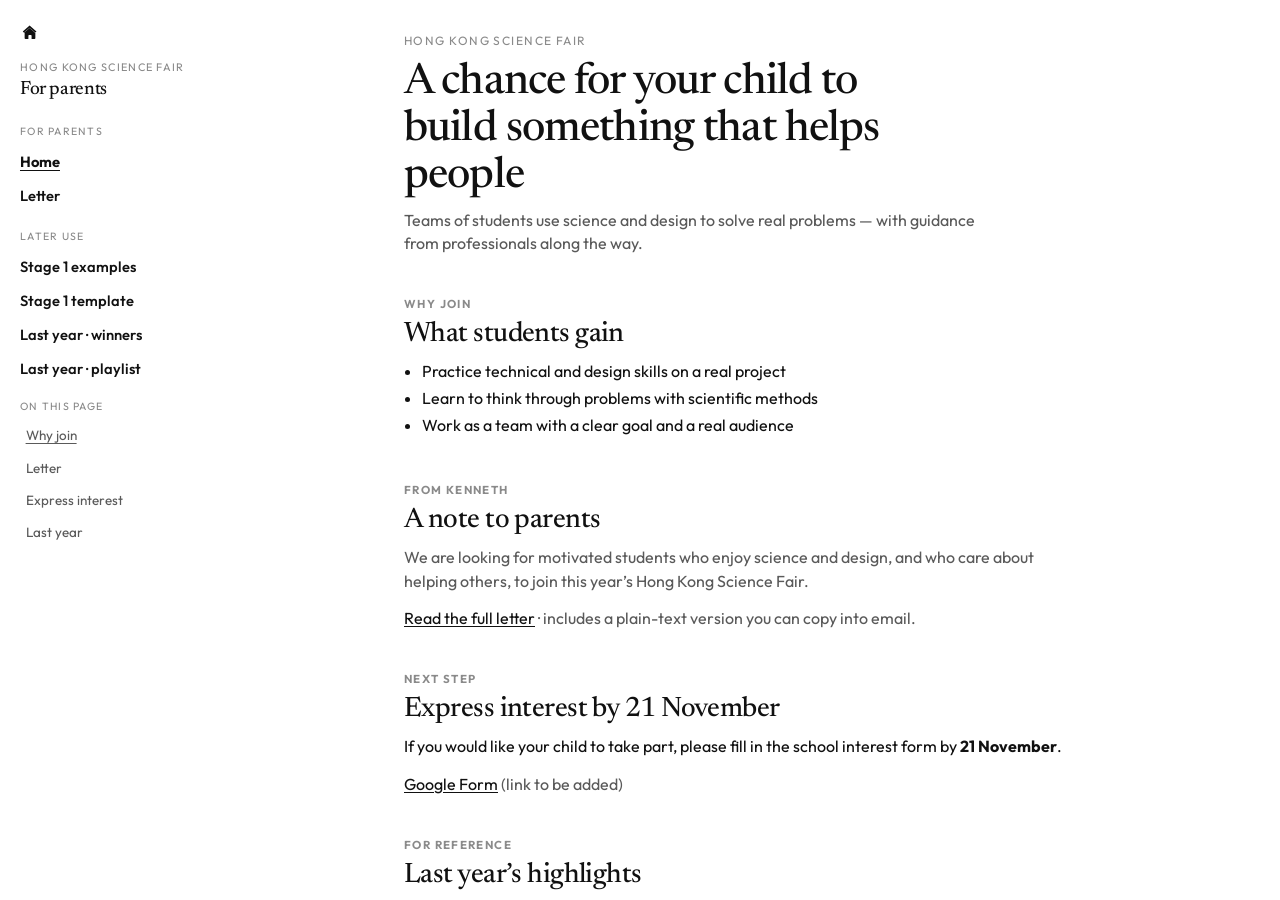
==== commit 29194ac7: "Parent-facing HKSF pitch with Kenneth letter Rework home into a short parent pitch, add a polished l" ====
--- a/index.html
+++ b/index.html
@@ -3,11 +3,11 @@
 <head>
 <meta charset="utf-8">
 <meta name="viewport" content="width=device-width, initial-scale=1">
-<title>HKSF 2026–27 · Primary</title>
-<meta name="description" content="Hong Kong Science Fair 2026–27 Primary prep: Stage 1 examples and template.">
+<title>Hong Kong Science Fair · For parents</title>
+<meta name="description" content="A short note for parents about this year’s Hong Kong Science Fair — why students join, and how to express interest.">
 <link rel="preconnect" href="https://fonts.googleapis.com">
 <link rel="preconnect" href="https://fonts.gstatic.com" crossorigin>
-<link href="https://fonts.googleapis.com/css2?family=Newsreader:opsz,wght@6..72,480;6..72,620&family=Outfit:wght@420;560;680&display=swap" rel="stylesheet">
+<link href="https://fonts.googleapis.com/css2?family=Newsreader:ital,opsz,wght@0,6..72,480;0,6..72,620;1,6..72,480&family=Outfit:wght@420;560;680&display=swap" rel="stylesheet">
 <link rel="stylesheet" href="site.css">
 </head>
 <body>
@@ -26,20 +26,24 @@
     <div class="sidebar-scroll">
       <a class="brand-block" href="index.html">
         <p class="brand-kicker">Hong Kong Science Fair</p>
-        <p class="brand-title">HKSF 2026–27 · Primary</p>
+        <p class="brand-title">For parents</p>
       </a>
       <div class="nav-group" aria-label="Pages">
-        <p class="nav-label">Pages</p>
+        <p class="nav-label">For parents</p>
         <a class="is-active" href="index.html" aria-current="page">Home</a>
+        <a href="letter.html">Letter</a>
+        <p class="nav-label nav-label-later">Later use</p>
         <a href="stage1-examples.html">Stage 1 examples</a>
         <a href="stage1-draft.html">Stage 1 template</a>
-        <a href="science-fair-ideas.html">Winners briefing</a>
-        <a href="hksf-playlist-ideas.html">Playlist briefing</a>
+        <a href="science-fair-ideas.html">Last year · winners</a>
+        <a href="hksf-playlist-ideas.html">Last year · playlist</a>
       </div>
       <div class="nav-group" aria-label="On this page">
         <p class="nav-label">On this page</p>
-        <a class="sub" href="#start">Start</a>
-        <a class="sub" href="#dates">Dates</a>
+        <a class="sub" href="#why">Why join</a>
+        <a class="sub" href="#letter">Letter</a>
+        <a class="sub" href="#interest">Express interest</a>
+        <a class="sub" href="#last-year">Last year</a>
       </div>
     </div>
   </aside>
@@ -56,55 +60,50 @@
 
     <header class="page-hero">
       <div class="wrap">
-        <p class="eyebrow">Hong Kong Science Fair · Primary</p>
-        <h1>HKSF 2026–27</h1>
-        <p class="deck">micro:bit games / apps as controllers. Stage 1 first.</p>
+        <p class="eyebrow">Hong Kong Science Fair</p>
+        <h1>A chance for your child to build something that helps people</h1>
+        <p class="deck">Teams of students use science and design to solve real problems — with guidance from professionals along the way.</p>
       </div>
     </header>
 
     <main class="main" id="content">
       <div class="wrap">
-        <section class="panel" id="start">
-          <p class="kicker">Start</p>
-          <h2>Two Stage 1 pages</h2>
-          <div class="card-grid two">
-            <a class="page-card" href="stage1-examples.html">
-              <h3>Examples</h3>
-              <p class="muted">Read sample packs. Copy ideas.</p>
-              <p class="go">Open examples</p>
-            </a>
-            <a class="page-card" href="stage1-draft.html">
-              <h3>Template</h3>
-              <p class="muted">Fill your form. Email teachers.</p>
-              <p class="go">Open template</p>
-            </a>
-          </div>
-          <p class="muted" style="margin-top:1rem"><a href="science-fair-ideas.html">Winners briefing</a> · <a href="hksf-playlist-ideas.html">Playlist briefing</a></p>
+        <section class="panel" id="why">
+          <p class="kicker">Why join</p>
+          <h2>What students gain</h2>
+          <ul>
+            <li>Practice technical and design skills on a real project</li>
+            <li>Learn to think through problems with scientific methods</li>
+            <li>Work as a team with a clear goal and a real audience</li>
+          </ul>
         </section>
 
-        <section class="panel" id="dates">
-          <p class="kicker">2026–27</p>
-          <h2>Dates</h2>
-          <ul>
-            <li><b>Stage 1</b> — on or before <b>29 Nov 2026</b></li>
-            <li><b>Stage 2</b> — on or before <b>28 Feb 2027</b></li>
-          </ul>
-          <table>
-            <thead><tr><th>Criterion</th><th>Weight</th></tr></thead>
-            <tbody>
-              <tr><td>Problem</td><td>20%</td></tr>
-              <tr><td>Creativity</td><td>30%</td></tr>
-              <tr><td>Design &amp; Validation</td><td>20%</td></tr>
-              <tr><td>Benefits</td><td>20%</td></tr>
-              <tr><td>Presentation</td><td>10%</td></tr>
-            </tbody>
-          </table>
+        <section class="panel" id="letter">
+          <p class="kicker">From Kenneth</p>
+          <h2>A note to parents</h2>
+          <p class="lede">We are looking for motivated students who enjoy science and design, and who care about helping others, to join this year’s Hong Kong Science Fair.</p>
+          <p class="muted"><a href="letter.html">Read the full letter</a> · includes a plain-text version you can copy into email.</p>
+        </section>
+
+        <section class="panel" id="interest">
+          <p class="kicker">Next step</p>
+          <h2>Express interest by 21 November</h2>
+          <p>If you would like your child to take part, please fill in the school interest form by <b>21 November</b>.</p>
+          <!-- GOOGLE_FORM_URL: replace href="#" with the real Google Form link when available -->
+          <p style="margin-top:0.85rem"><a href="#" id="google-form-link">Google Form</a> <span class="muted">(link to be added)</span></p>
+        </section>
+
+        <section class="panel" id="last-year">
+          <p class="kicker">For reference</p>
+          <h2>Last year’s highlights</h2>
+          <p class="muted">A light look at winning projects and past ideas — useful if you want a sense of the Fair before signing up.</p>
+          <p style="margin-top:0.65rem"><a href="science-fair-ideas.html">Winners</a> · <a href="hksf-playlist-ideas.html">Playlist</a></p>
         </section>
       </div>
     </main>
 
     <footer class="colophon">
-      <div class="wrap">Home icon collapses the left panel.</div>
+      <div class="wrap">Stage 1 examples and template stay in the left panel for later student and teacher use.</div>
     </footer>
   </div>
 </div>
--- a/site.css
+++ b/site.css
@@ -179,6 +179,7 @@
   text-transform: uppercase;
   color: var(--faint);
 }
+.nav-label.nav-label-later { margin-top: 1rem; }
 .nav-group a,
 .nav-group .nav-current {
   display: block;
@@ -471,6 +472,27 @@
   font-size: 0.85rem;
 }
 .colophon .wrap { max-width: 720px; margin: 0 auto; }
+
+.letter-body {
+  max-width: 40rem;
+}
+.letter-body p {
+  margin: 0.7rem 0;
+  line-height: 1.55;
+}
+.plain-letter {
+  margin: 0.65rem 0 0;
+  padding: 0;
+  white-space: pre-wrap;
+  word-break: break-word;
+  font-family: var(--sans);
+  font-size: 0.95rem;
+  line-height: 1.55;
+  color: var(--ink);
+  background: transparent;
+  border: none;
+  max-width: 40rem;
+}
 
 /* Forms (Stage 1 template) */
 .field { margin: 0 0 1rem; }
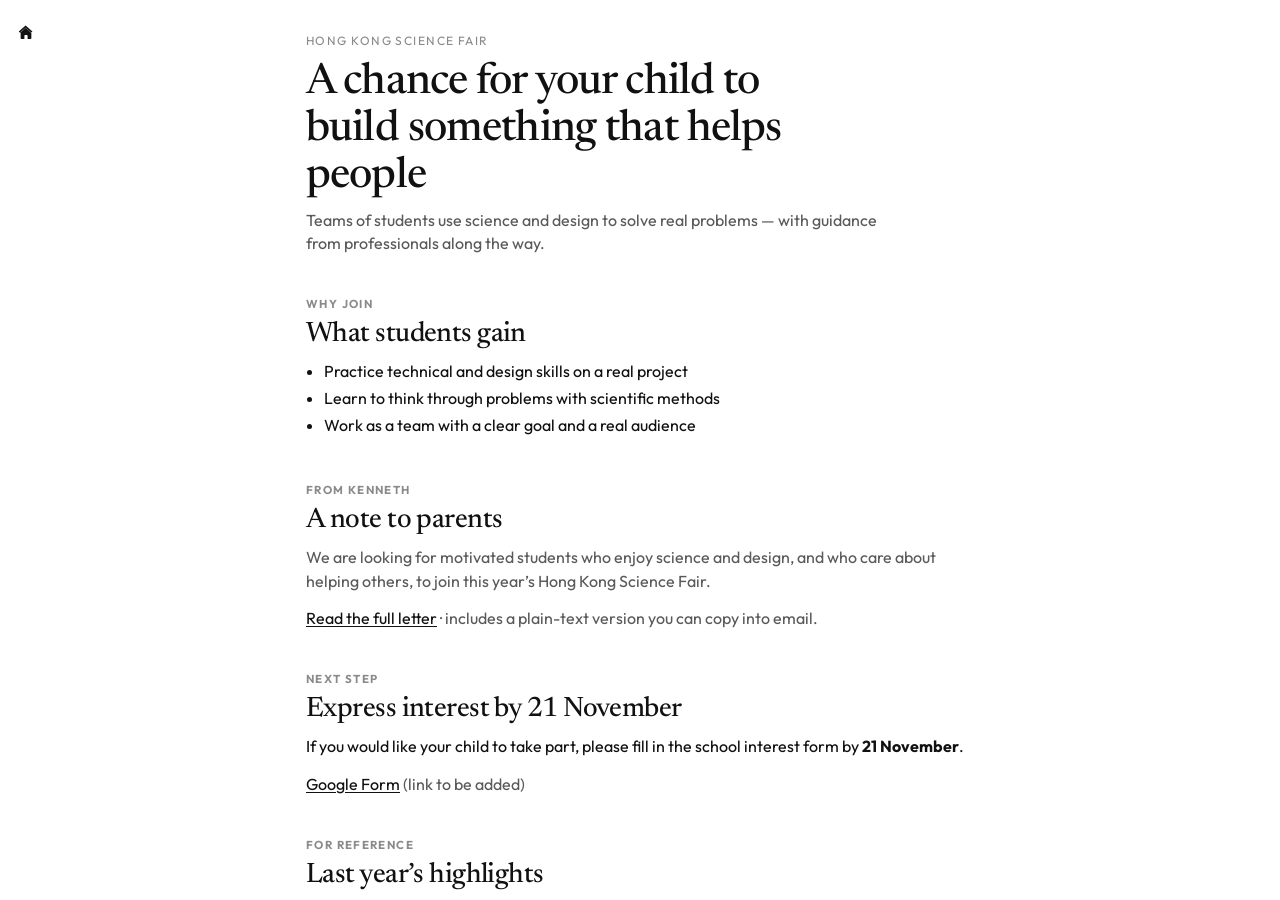
==== commit 3fe4ce69: "Collapse left nav by default on first load Start with body.nav-collapsed; expand only when localStor" ====
--- a/index.html
+++ b/index.html
@@ -10,17 +10,17 @@
 <link href="https://fonts.googleapis.com/css2?family=Newsreader:ital,opsz,wght@0,6..72,480;0,6..72,620;1,6..72,480&family=Outfit:wght@420;560;680&display=swap" rel="stylesheet">
 <link rel="stylesheet" href="site.css">
 </head>
-<body>
+<body class="nav-collapsed">
 <a class="skip" href="#content">Skip to content</a>
 <div class="backdrop" data-nav-backdrop hidden></div>
 <div class="app">
   <aside class="sidebar" id="site-nav" aria-label="Site navigation">
     <div class="sidebar-chrome">
-      <button type="button" class="home-btn" data-nav-toggle aria-controls="site-nav" aria-expanded="true" title="Collapse left panel">
+      <button type="button" class="home-btn" data-nav-toggle aria-controls="site-nav" aria-expanded="false" title="Expand left panel">
         <svg viewBox="0 0 24 24" aria-hidden="true" focusable="false">
           <path fill="currentColor" d="M12 3.2 3.8 10.2c-.3.25-.3.7 0 .95l.7.55c.25.2.6.2.85 0L12 5.95l6.65 5.75c.25.2.6.2.85 0l.7-.55c.3-.25.3-.7 0-.95L12 3.2Zm-6.2 9.3V19c0 .55.45 1 1 1h3.7v-4.2c0-.44.36-.8.8-.8h2.4c.44 0 .8.36.8.8V20h3.7c.55 0 1-.45 1-1v-6.5l-7.2-6.2-7.2 6.2Z"/>
         </svg>
-        <span class="home-btn-label">Collapse navigation</span>
+        <span class="home-btn-label">Expand navigation</span>
       </button>
     </div>
     <div class="sidebar-scroll">
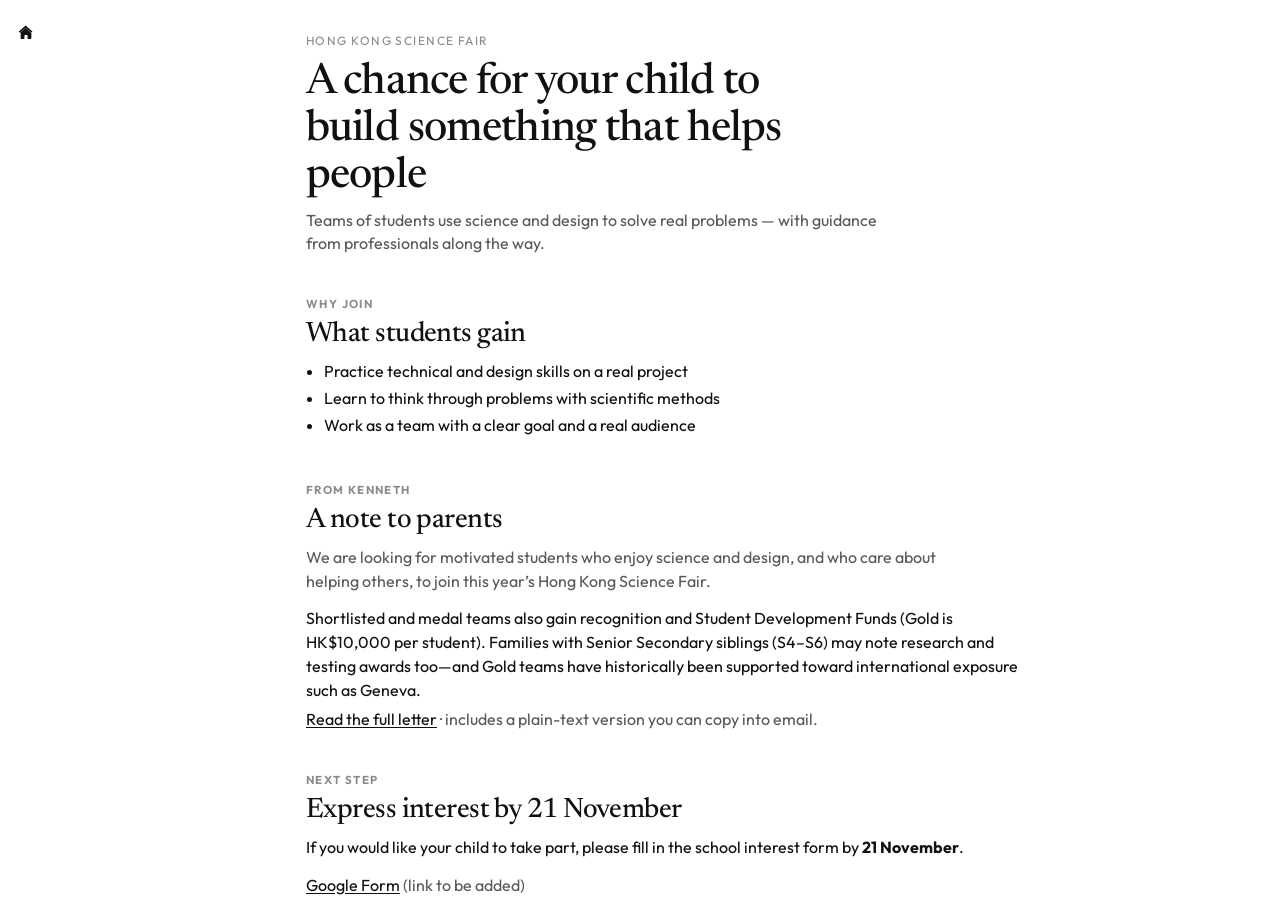
==== commit c6168e90: "Link playlist titles to YouTube; soft Senior Secondary prize pitch Make all 43 playlist project titl" ====
--- a/index.html
+++ b/index.html
@@ -82,6 +82,7 @@
           <p class="kicker">From Kenneth</p>
           <h2>A note to parents</h2>
           <p class="lede">We are looking for motivated students who enjoy science and design, and who care about helping others, to join this year’s Hong Kong Science Fair.</p>
+          <p>Shortlisted and medal teams also gain recognition and Student Development Funds (Gold is HK$10,000 per student). Families with Senior Secondary siblings (S4–S6) may note research and testing awards too—and Gold teams have historically been supported toward international exposure such as Geneva.</p>
           <p class="muted"><a href="letter.html">Read the full letter</a> · includes a plain-text version you can copy into email.</p>
         </section>
 
--- a/site.css
+++ b/site.css
@@ -448,10 +448,26 @@
 .pack h3 {
   margin-bottom: 0.2rem;
 }
+.pack .yt-title {
+  color: inherit;
+  text-decoration: underline;
+  text-underline-offset: 0.15em;
+}
+.pack .yt-title:hover { opacity: 0.7; }
 .pack .meta {
   color: var(--muted);
   font-size: 0.88rem;
-  margin: 0 0 0.45rem;
+  font-weight: 420;
+}
+.pack .about {
+  margin: 0.15rem 0 0.45rem;
+  color: var(--ink);
+  font-size: 0.95rem;
+  line-height: 1.45;
+}
+.pack .about .meta {
+  display: inline;
+  font-size: 0.88rem;
 }
 .pack .pair {
   margin: 0.45rem 0 0;
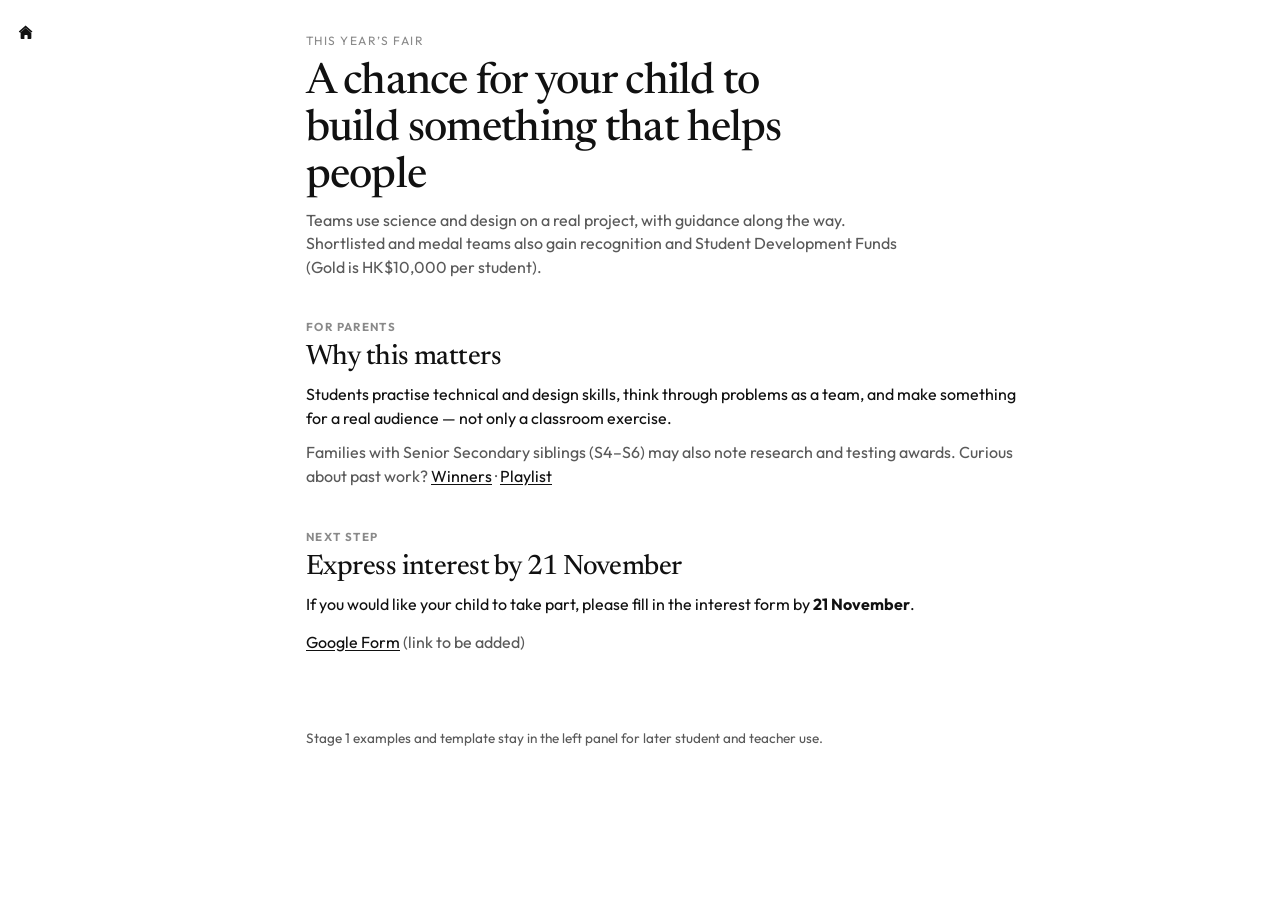
==== commit 33da583f: "Simplify home, rewrite Stage 1 inspiration, drop letter and HKSF branding Collapse the parent home t" ====
--- a/index.html
+++ b/index.html
@@ -3,8 +3,8 @@
 <head>
 <meta charset="utf-8">
 <meta name="viewport" content="width=device-width, initial-scale=1">
-<title>Hong Kong Science Fair · For parents</title>
-<meta name="description" content="A short note for parents about this year’s Hong Kong Science Fair — why students join, and how to express interest.">
+<title>For parents · this year’s Fair</title>
+<meta name="description" content="A short note for parents about this year’s Fair — what students do, and how to express interest.">
 <link rel="preconnect" href="https://fonts.googleapis.com">
 <link rel="preconnect" href="https://fonts.gstatic.com" crossorigin>
 <link href="https://fonts.googleapis.com/css2?family=Newsreader:ital,opsz,wght@0,6..72,480;0,6..72,620;1,6..72,480&family=Outfit:wght@420;560;680&display=swap" rel="stylesheet">
@@ -25,13 +25,12 @@
     </div>
     <div class="sidebar-scroll">
       <a class="brand-block" href="index.html">
-        <p class="brand-kicker">Hong Kong Science Fair</p>
+        <p class="brand-kicker">This year’s Fair</p>
         <p class="brand-title">For parents</p>
       </a>
       <div class="nav-group" aria-label="Pages">
         <p class="nav-label">For parents</p>
         <a class="is-active" href="index.html" aria-current="page">Home</a>
-        <a href="letter.html">Letter</a>
         <p class="nav-label nav-label-later">Later use</p>
         <a href="stage1-examples.html">Stage 1 examples</a>
         <a href="stage1-draft.html">Stage 1 template</a>
@@ -40,10 +39,8 @@
       </div>
       <div class="nav-group" aria-label="On this page">
         <p class="nav-label">On this page</p>
-        <a class="sub" href="#why">Why join</a>
-        <a class="sub" href="#letter">Letter</a>
+        <a class="sub" href="#pitch">About</a>
         <a class="sub" href="#interest">Express interest</a>
-        <a class="sub" href="#last-year">Last year</a>
       </div>
     </div>
   </aside>
@@ -60,45 +57,27 @@
 
     <header class="page-hero">
       <div class="wrap">
-        <p class="eyebrow">Hong Kong Science Fair</p>
+        <p class="eyebrow">This year’s Fair</p>
         <h1>A chance for your child to build something that helps people</h1>
-        <p class="deck">Teams of students use science and design to solve real problems — with guidance from professionals along the way.</p>
+        <p class="deck">Teams use science and design on a real project, with guidance along the way. Shortlisted and medal teams also gain recognition and Student Development Funds (Gold is HK$10,000 per student).</p>
       </div>
     </header>
 
     <main class="main" id="content">
       <div class="wrap">
-        <section class="panel" id="why">
-          <p class="kicker">Why join</p>
-          <h2>What students gain</h2>
-          <ul>
-            <li>Practice technical and design skills on a real project</li>
-            <li>Learn to think through problems with scientific methods</li>
-            <li>Work as a team with a clear goal and a real audience</li>
-          </ul>
-        </section>
-
-        <section class="panel" id="letter">
-          <p class="kicker">From Kenneth</p>
-          <h2>A note to parents</h2>
-          <p class="lede">We are looking for motivated students who enjoy science and design, and who care about helping others, to join this year’s Hong Kong Science Fair.</p>
-          <p>Shortlisted and medal teams also gain recognition and Student Development Funds (Gold is HK$10,000 per student). Families with Senior Secondary siblings (S4–S6) may note research and testing awards too—and Gold teams have historically been supported toward international exposure such as Geneva.</p>
-          <p class="muted"><a href="letter.html">Read the full letter</a> · includes a plain-text version you can copy into email.</p>
+        <section class="panel" id="pitch">
+          <p class="kicker">For parents</p>
+          <h2>Why this matters</h2>
+          <p>Students practise technical and design skills, think through problems as a team, and make something for a real audience — not only a classroom exercise.</p>
+          <p class="muted" style="margin-top:0.65rem">Families with Senior Secondary siblings (S4–S6) may also note research and testing awards. Curious about past work? <a href="science-fair-ideas.html">Winners</a> · <a href="hksf-playlist-ideas.html">Playlist</a></p>
         </section>
 
         <section class="panel" id="interest">
           <p class="kicker">Next step</p>
           <h2>Express interest by 21 November</h2>
-          <p>If you would like your child to take part, please fill in the school interest form by <b>21 November</b>.</p>
+          <p>If you would like your child to take part, please fill in the interest form by <b>21 November</b>.</p>
           <!-- GOOGLE_FORM_URL: replace href="#" with the real Google Form link when available -->
           <p style="margin-top:0.85rem"><a href="#" id="google-form-link">Google Form</a> <span class="muted">(link to be added)</span></p>
-        </section>
-
-        <section class="panel" id="last-year">
-          <p class="kicker">For reference</p>
-          <h2>Last year’s highlights</h2>
-          <p class="muted">A light look at winning projects and past ideas — useful if you want a sense of the Fair before signing up.</p>
-          <p style="margin-top:0.65rem"><a href="science-fair-ideas.html">Winners</a> · <a href="hksf-playlist-ideas.html">Playlist</a></p>
         </section>
       </div>
     </main>
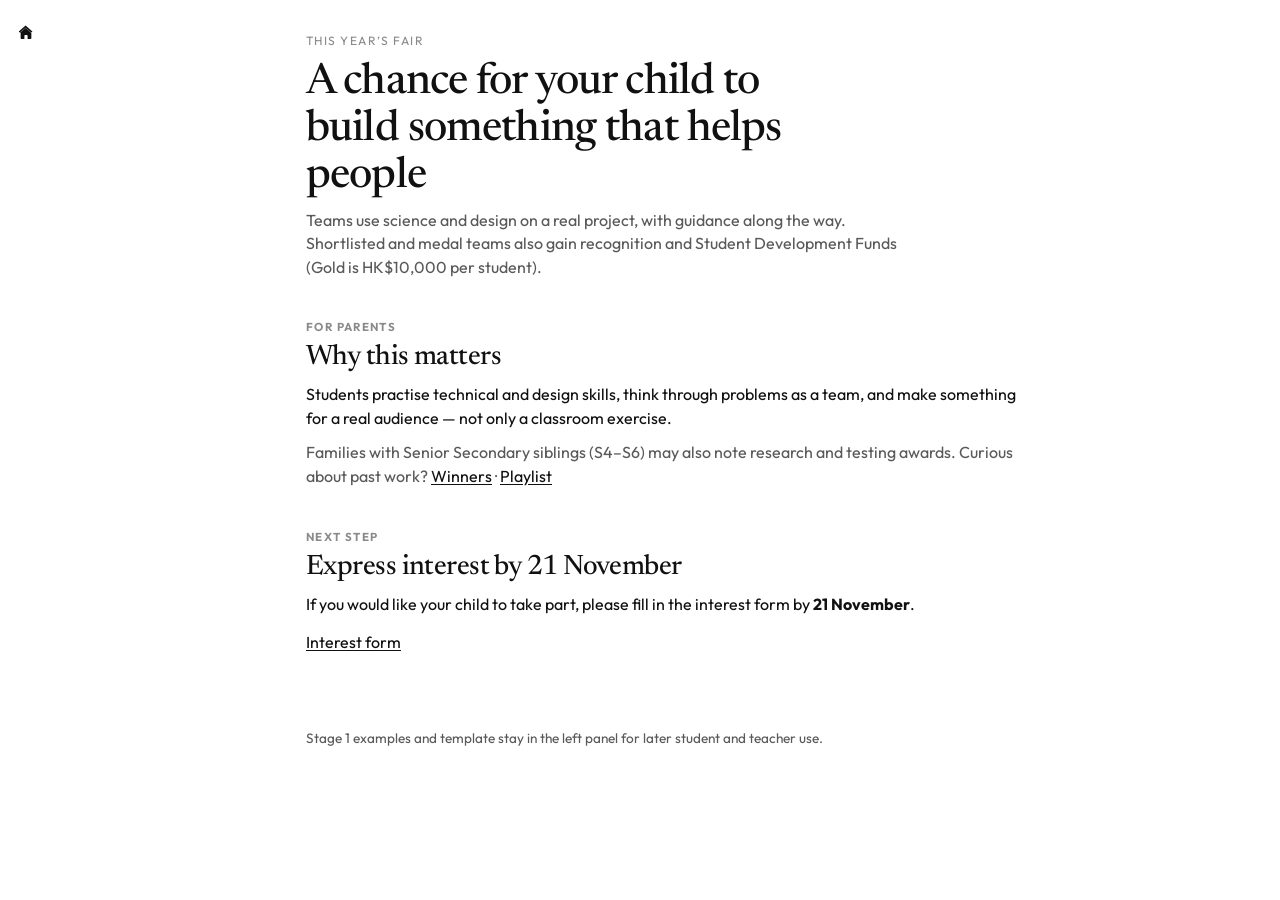
==== commit 0f3bd4df: "Hide left nav by default; wire interest form Remove About/Express interest sidebar anchors, force-co" ====
--- a/index.html
+++ b/index.html
@@ -10,7 +10,7 @@
 <link href="https://fonts.googleapis.com/css2?family=Newsreader:ital,opsz,wght@0,6..72,480;0,6..72,620;1,6..72,480&family=Outfit:wght@420;560;680&display=swap" rel="stylesheet">
 <link rel="stylesheet" href="site.css">
 </head>
-<body class="nav-collapsed">
+<body class="nav-collapsed" data-nav-force-collapsed>
 <a class="skip" href="#content">Skip to content</a>
 <div class="backdrop" data-nav-backdrop hidden></div>
 <div class="app">
@@ -36,11 +36,6 @@
         <a href="stage1-draft.html">Stage 1 template</a>
         <a href="science-fair-ideas.html">Last year · winners</a>
         <a href="hksf-playlist-ideas.html">Last year · playlist</a>
-      </div>
-      <div class="nav-group" aria-label="On this page">
-        <p class="nav-label">On this page</p>
-        <a class="sub" href="#pitch">About</a>
-        <a class="sub" href="#interest">Express interest</a>
       </div>
     </div>
   </aside>
@@ -76,8 +71,7 @@
           <p class="kicker">Next step</p>
           <h2>Express interest by 21 November</h2>
           <p>If you would like your child to take part, please fill in the interest form by <b>21 November</b>.</p>
-          <!-- GOOGLE_FORM_URL: replace href="#" with the real Google Form link when available -->
-          <p style="margin-top:0.85rem"><a href="#" id="google-form-link">Google Form</a> <span class="muted">(link to be added)</span></p>
+          <p style="margin-top:0.85rem"><a href="https://docs.google.com/forms/d/e/1FAIpQLSf3X0oQTYNvXZouYluDjiJUbPRrxqZ2Aa_9uW12OhGdk__PGA/viewform" id="google-form-link" target="_blank" rel="noopener noreferrer">Interest form</a></p>
         </section>
       </div>
     </main>
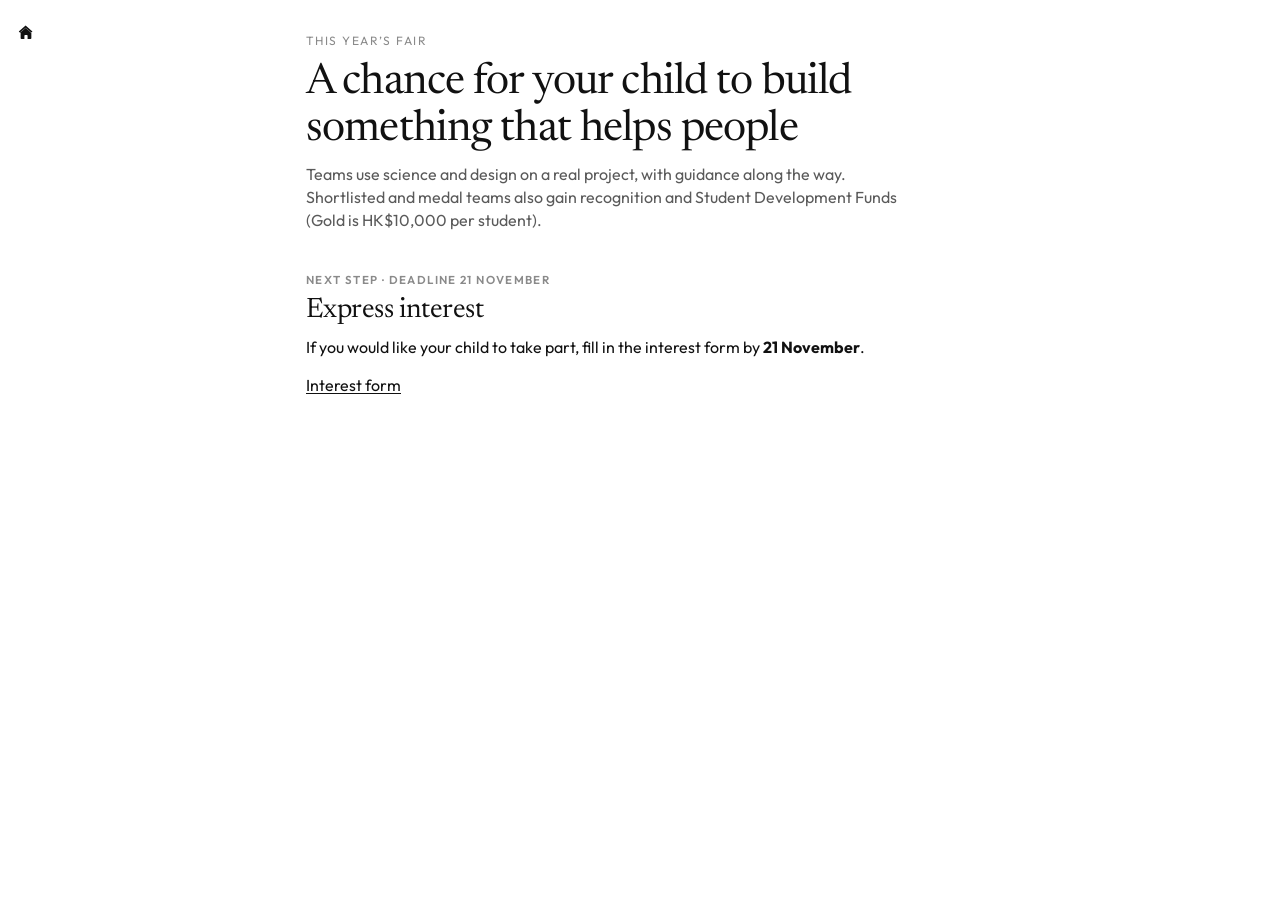
==== commit b5e92eda: "Aggressive lean pass: shrink CSS/JS, tighten home and inspiration pages Cut unused shell chrome and " ====
--- a/index.html
+++ b/index.html
@@ -7,7 +7,7 @@
 <meta name="description" content="A short note for parents about this year’s Fair — what students do, and how to express interest.">
 <link rel="preconnect" href="https://fonts.googleapis.com">
 <link rel="preconnect" href="https://fonts.gstatic.com" crossorigin>
-<link href="https://fonts.googleapis.com/css2?family=Newsreader:ital,opsz,wght@0,6..72,480;0,6..72,620;1,6..72,480&family=Outfit:wght@420;560;680&display=swap" rel="stylesheet">
+<link href="https://fonts.googleapis.com/css2?family=Newsreader:opsz,wght@6..72,400;6..72,600&family=Outfit:wght@400;600&display=swap" rel="stylesheet">
 <link rel="stylesheet" href="site.css">
 </head>
 <body class="nav-collapsed" data-nav-force-collapsed>
@@ -29,13 +29,11 @@
         <p class="brand-title">For parents</p>
       </a>
       <div class="nav-group" aria-label="Pages">
-        <p class="nav-label">For parents</p>
         <a class="is-active" href="index.html" aria-current="page">Home</a>
-        <p class="nav-label nav-label-later">Later use</p>
         <a href="stage1-examples.html">Stage 1 examples</a>
         <a href="stage1-draft.html">Stage 1 template</a>
-        <a href="science-fair-ideas.html">Last year · winners</a>
-        <a href="hksf-playlist-ideas.html">Last year · playlist</a>
+        <a href="science-fair-ideas.html">Winners</a>
+        <a href="hksf-playlist-ideas.html">Playlist</a>
       </div>
     </div>
   </aside>
@@ -60,25 +58,14 @@
 
     <main class="main" id="content">
       <div class="wrap">
-        <section class="panel" id="pitch">
-          <p class="kicker">For parents</p>
-          <h2>Why this matters</h2>
-          <p>Students practise technical and design skills, think through problems as a team, and make something for a real audience — not only a classroom exercise.</p>
-          <p class="muted" style="margin-top:0.65rem">Families with Senior Secondary siblings (S4–S6) may also note research and testing awards. Curious about past work? <a href="science-fair-ideas.html">Winners</a> · <a href="hksf-playlist-ideas.html">Playlist</a></p>
-        </section>
-
         <section class="panel" id="interest">
-          <p class="kicker">Next step</p>
-          <h2>Express interest by 21 November</h2>
-          <p>If you would like your child to take part, please fill in the interest form by <b>21 November</b>.</p>
+          <p class="kicker">Next step · deadline 21 November</p>
+          <h2>Express interest</h2>
+          <p>If you would like your child to take part, fill in the interest form by <b>21 November</b>.</p>
           <p style="margin-top:0.85rem"><a href="https://docs.google.com/forms/d/e/1FAIpQLSf3X0oQTYNvXZouYluDjiJUbPRrxqZ2Aa_9uW12OhGdk__PGA/viewform" id="google-form-link" target="_blank" rel="noopener noreferrer">Interest form</a></p>
         </section>
       </div>
     </main>
-
-    <footer class="colophon">
-      <div class="wrap">Stage 1 examples and template stay in the left panel for later student and teacher use.</div>
-    </footer>
   </div>
 </div>
 <script src="site.js"></script>
--- a/site.css
+++ b/site.css
@@ -1,30 +1,10 @@
 :root {
-  --bg: #ffffff;
-  --ink: #111111;
+  --bg: #fff;
+  --ink: #111;
   --muted: #5a5a5a;
   --faint: #8a8a8a;
   --line: #e6e6e6;
-  --focus: #111111;
-  /* aliases so older briefing page styles stay readable on white */
-  --paper: #ffffff;
-  --paper-2: #ffffff;
-  --line-strong: #d0d0d0;
-  --forest: #111111;
-  --forest-2: #222222;
-  --ember: #111111;
-  --ember-bg: transparent;
-  --pop: #111111;
-  --pop-bg: transparent;
-  --good: #1d6a42;
-  --warn: #8a5a00;
-  --gold: #8a6a00;
-  --gold-bg: transparent;
-  --silver: #555;
-  --silver-bg: transparent;
-  --bronze: #7a4a20;
-  --bronze-bg: transparent;
-  --shadow: none;
-  --sans: "Outfit", "PingFang TC", "Noto Sans TC", "Avenir Next", "Segoe UI", sans-serif;
+  --sans: "Outfit", "PingFang TC", "Noto Sans TC", "Segoe UI", sans-serif;
   --serif: "Newsreader", "Songti TC", "Noto Serif TC", Georgia, serif;
   --sidebar-w: 248px;
   --sidebar-collapsed-w: 52px;
@@ -34,11 +14,7 @@
 *::before,
 *::after { box-sizing: border-box; }
 
-html {
-  height: 100%;
-  scroll-behavior: smooth;
-}
-
+html { height: 100%; }
 body {
   margin: 0;
   height: 100%;
@@ -48,16 +24,12 @@
   font-family: var(--sans);
   font-size: 16px;
   line-height: 1.5;
-  font-weight: 420;
-}
-
-img { max-width: 100%; }
+  font-weight: 400;
+}
+
 a { color: var(--ink); text-underline-offset: 0.15em; }
 a:hover { opacity: 0.7; }
-:focus-visible {
-  outline: 2px solid var(--focus);
-  outline-offset: 3px;
-}
+:focus-visible { outline: 2px solid var(--ink); outline-offset: 3px; }
 
 .skip {
   position: absolute;
@@ -75,9 +47,7 @@
   display: grid;
   grid-template-columns: var(--sidebar-w) minmax(0, 1fr);
   overflow: hidden;
-  transition: grid-template-columns 0.2s ease;
-}
-
+}
 body.nav-collapsed .app {
   grid-template-columns: var(--sidebar-collapsed-w) minmax(0, 1fr);
 }
@@ -90,37 +60,32 @@
   display: flex;
   flex-direction: column;
   background: var(--bg);
-  color: var(--ink);
   z-index: 30;
 }
-
 .sidebar a { color: inherit; text-decoration: none; }
 .sidebar a:hover { opacity: 0.7; }
 
 .sidebar-chrome {
   display: flex;
   align-items: center;
-  gap: 0.55rem;
   flex-shrink: 0;
   padding: 0.85rem 0.65rem 0.35rem;
 }
-
 .home-btn {
   appearance: none;
-  flex: 0 0 auto;
   width: 2.35rem;
   height: 2.35rem;
   display: inline-grid;
   place-items: center;
-  border: none;
-  border-radius: 0;
+  border: 0;
   background: transparent;
   color: var(--ink);
   cursor: pointer;
   padding: 0;
 }
 .home-btn:hover { opacity: 0.65; }
-.home-btn svg {
+.home-btn svg,
+.shell-home svg {
   width: 1.2rem;
   height: 1.2rem;
   display: block;
@@ -143,11 +108,15 @@
   overflow: auto;
   padding: 0 0.85rem 1.6rem;
 }
+body.nav-collapsed .sidebar-scroll { display: none; }
+body.nav-collapsed .sidebar-chrome {
+  justify-content: center;
+  padding-inline: 0.35rem;
+}
 
 .brand-block {
   display: block;
   padding: 0.15rem 0.4rem 1rem;
-  margin-bottom: 0.35rem;
 }
 .brand-kicker {
   margin: 0 0 0.25rem;
@@ -159,48 +128,34 @@
 .brand-title {
   margin: 0;
   font-family: var(--serif);
-  font-weight: 480;
+  font-weight: 400;
   font-size: 1.2rem;
   line-height: 1.15;
   letter-spacing: -0.02em;
 }
 
-body.nav-collapsed .sidebar-scroll { display: none; }
-body.nav-collapsed .sidebar-chrome {
-  justify-content: center;
-  padding-inline: 0.35rem;
-}
-
-.nav-group { margin: 0.4rem 0 0.75rem; }
+.nav-group { margin: 0.25rem 0 0.75rem; }
 .nav-label {
-  margin: 0 0.4rem 0.3rem;
+  margin: 0.85rem 0.4rem 0.3rem;
   font-size: 0.66rem;
   letter-spacing: 0.12em;
   text-transform: uppercase;
   color: var(--faint);
 }
-.nav-label.nav-label-later { margin-top: 1rem; }
-.nav-group a,
-.nav-group .nav-current {
+.nav-group a {
   display: block;
   padding: 0.38rem 0.4rem;
-  border-radius: 0;
   font-size: 0.92rem;
-  font-weight: 560;
-  color: var(--ink);
-}
-.nav-group a:hover { background: transparent; opacity: 0.65; }
-.nav-group a.is-active,
-.nav-group .nav-current {
-  background: transparent;
-  color: var(--ink);
-  font-weight: 680;
+  font-weight: 600;
+  color: var(--ink);
+}
+.nav-group a:hover { opacity: 0.65; }
+.nav-group a.is-active {
   text-decoration: underline;
   text-underline-offset: 0.22em;
-  box-shadow: none;
 }
 .nav-group a.sub {
-  font-weight: 420;
+  font-weight: 400;
   font-size: 0.84rem;
   color: var(--muted);
   padding-left: 0.75rem;
@@ -222,17 +177,11 @@
   height: 2.35rem;
   display: inline-grid;
   place-items: center;
-  border: none;
+  border: 0;
   background: transparent;
   color: var(--ink);
-  border-radius: 0;
   cursor: pointer;
   padding: 0;
-}
-.shell-home svg {
-  width: 1.15rem;
-  height: 1.15rem;
-  display: block;
 }
 .shell-top .page-label {
   font-family: var(--serif);
@@ -258,12 +207,10 @@
   background: var(--bg);
 }
 
-.page-hero {
-  background: var(--bg);
-  color: var(--ink);
-  padding: 2rem 1.35rem 0.5rem;
-}
-.page-hero .wrap { max-width: 720px; margin: 0 auto; }
+.page-hero { padding: 2rem 1.35rem 0.5rem; }
+.page-hero .wrap,
+.main .wrap,
+.colophon .wrap { max-width: 720px; margin: 0 auto; }
 .eyebrow {
   margin: 0 0 0.65rem;
   font-size: 0.75rem;
@@ -273,7 +220,7 @@
 }
 .page-hero h1 {
   font-family: var(--serif);
-  font-weight: 480;
+  font-weight: 400;
   font-size: clamp(1.85rem, 4vw, 2.7rem);
   line-height: 1.08;
   letter-spacing: -0.02em;
@@ -289,34 +236,22 @@
 }
 .deck em { font-family: var(--serif); font-style: italic; color: var(--ink); }
 
-.main {
-  padding: 1.1rem 1.35rem 3rem;
-}
-.main .wrap { max-width: 720px; margin: 0 auto; }
-
+.main { padding: 1.1rem 1.35rem 3rem; }
 .panel {
-  background: transparent;
-  border: none;
-  border-radius: 0;
-  box-shadow: none;
   padding: 0.85rem 0 1.35rem;
-  margin: 0;
   scroll-margin-top: 1rem;
 }
-.panel > h2:first-child,
-.panel .kicker + h2 { margin-top: 0; }
-
 .kicker {
   font-size: 0.72rem;
   letter-spacing: 0.12em;
   text-transform: uppercase;
   color: var(--faint);
-  font-weight: 680;
+  font-weight: 600;
   margin: 0 0 0.35rem;
 }
 h2 {
   font-family: var(--serif);
-  font-weight: 480;
+  font-weight: 400;
   font-size: clamp(1.35rem, 2.4vw, 1.75rem);
   letter-spacing: -0.02em;
   line-height: 1.15;
@@ -324,7 +259,7 @@
 }
 h3 {
   font-family: var(--serif);
-  font-weight: 620;
+  font-weight: 600;
   font-size: 1.15rem;
   letter-spacing: -0.02em;
   margin: 0 0 0.3rem;
@@ -336,29 +271,7 @@
 ul, ol { margin: 0.35rem 0 0.55rem; padding-left: 1.15rem; }
 li { margin: 0.2rem 0; }
 
-.callout,
-.warnbox,
-.okbox {
-  background: transparent;
-  border: none;
-  border-radius: 0;
-  padding: 0.35rem 0;
-  margin: 0.55rem 0;
-}
-.callout strong,
-.warnbox strong,
-.okbox strong { color: var(--ink); }
-
-.chip-row { display: flex; flex-wrap: wrap; gap: 0.65rem; margin: 0.55rem 0 0; }
-.chip {
-  display: inline-block;
-  background: transparent;
-  border: none;
-  border-radius: 0;
-  padding: 0;
-  font-size: 0.85rem;
-  color: var(--muted);
-}
+.callout { padding: 0.35rem 0; margin: 0.55rem 0; }
 
 table {
   width: 100%;
@@ -367,87 +280,19 @@
   margin: 0.45rem 0;
 }
 th, td {
-  border: none;
   border-bottom: 1px solid var(--line);
   padding: 0.5rem 0.25rem;
   text-align: left;
   vertical-align: top;
 }
-th { background: transparent; font-weight: 650; }
-
-.kv {
-  display: grid;
-  grid-template-columns: 110px 1fr;
-  gap: 0.25rem 0.75rem;
-  font-size: 0.92rem;
-  margin: 0.45rem 0;
-}
-.kv b { color: var(--muted); font-weight: 600; }
-
-.card-grid {
-  display: grid;
-  gap: 0.35rem 1.5rem;
-}
-.card-grid.two { grid-template-columns: repeat(2, minmax(0, 1fr)); }
-
-.page-card {
-  display: block;
-  text-decoration: none;
-  color: inherit;
-  background: transparent;
-  border: none;
-  border-radius: 0;
-  padding: 0.65rem 0;
-  box-shadow: none;
-}
-.page-card:hover { opacity: 0.75; }
-.page-card .go {
-  color: var(--ink);
-  font-weight: 560;
-  margin-top: 0.35rem;
-  text-decoration: underline;
-  text-underline-offset: 0.18em;
-}
-
-.example {
-  border: none;
-  border-radius: 0;
-  background: transparent;
-  padding: 0;
-  margin: 0.35rem 0 0.85rem;
-}
-.example h3 { color: var(--ink); }
-.example .fit {
-  margin-top: 0.45rem;
-  font-size: 0.88rem;
-  color: var(--muted);
-}
-.snippet {
-  background: transparent;
-  border: none;
-  border-radius: 0;
-  padding: 0.15rem 0 0.35rem;
-  margin: 0.2rem 0;
-  font-size: 0.95rem;
-}
-.snippet .count {
-  display: block;
-  margin-top: 0.25rem;
-  color: var(--faint);
-  font-size: 0.78rem;
-}
+th { font-weight: 600; }
 
 .pack-list {
   display: grid;
   gap: 1.35rem;
   margin: 0.5rem 0 0;
 }
-.pack {
-  scroll-margin-top: 1rem;
-}
-.pack h3 {
-  margin-bottom: 0.2rem;
-}
+.pack { scroll-margin-top: 1rem; }
 .pack .yt-title {
   color: inherit;
   text-decoration: underline;
@@ -457,11 +302,10 @@
 .pack .meta {
   color: var(--muted);
   font-size: 0.88rem;
-  font-weight: 420;
+  font-weight: 400;
 }
 .pack .about {
   margin: 0.15rem 0 0.45rem;
-  color: var(--ink);
   font-size: 0.95rem;
   line-height: 1.45;
 }
@@ -469,17 +313,20 @@
   display: inline;
   font-size: 0.88rem;
 }
-.pack .pair {
-  margin: 0.45rem 0 0;
-}
+.pack .pair { margin: 0.45rem 0 0; }
 .pack .pair b {
   display: block;
   font-size: 0.78rem;
   letter-spacing: 0.06em;
   text-transform: uppercase;
   color: var(--faint);
-  font-weight: 650;
+  font-weight: 600;
   margin-bottom: 0.15rem;
+}
+.snippet {
+  padding: 0.15rem 0 0.35rem;
+  margin: 0.2rem 0;
+  font-size: 0.95rem;
 }
 
 .colophon {
@@ -487,30 +334,7 @@
   color: var(--muted);
   font-size: 0.85rem;
 }
-.colophon .wrap { max-width: 720px; margin: 0 auto; }
-
-.letter-body {
-  max-width: 40rem;
-}
-.letter-body p {
-  margin: 0.7rem 0;
-  line-height: 1.55;
-}
-.plain-letter {
-  margin: 0.65rem 0 0;
-  padding: 0;
-  white-space: pre-wrap;
-  word-break: break-word;
-  font-family: var(--sans);
-  font-size: 0.95rem;
-  line-height: 1.55;
-  color: var(--ink);
-  background: transparent;
-  border: none;
-  max-width: 40rem;
-}
-
-/* Forms (Stage 1 template) */
+
 .field { margin: 0 0 1rem; }
 .field label {
   display: block;
@@ -531,7 +355,7 @@
   font: inherit;
   color: var(--ink);
   background: transparent;
-  border: none;
+  border: 0;
   border-bottom: 1px solid var(--line);
   border-radius: 0;
   outline: none;
@@ -557,7 +381,7 @@
   padding: 0.65rem 1.1rem;
   color: #fff;
   background: var(--ink);
-  border: none;
+  border: 0;
   cursor: pointer;
 }
 .actions button:hover,
@@ -571,7 +395,7 @@
 }
 
 dialog.confirm {
-  border: none;
+  border: 0;
   padding: 1.4rem 1.3rem;
   max-width: 26rem;
   width: calc(100% - 2rem);
@@ -590,7 +414,7 @@
   font: inherit;
   padding: 0.5rem 0.9rem;
   cursor: pointer;
-  border: none;
+  border: 0;
   background: none;
   color: var(--ink);
   font-weight: 600;
@@ -602,9 +426,7 @@
 
 @media (max-width: 920px) {
   .app,
-  body.nav-collapsed .app {
-    grid-template-columns: 1fr;
-  }
+  body.nav-collapsed .app { grid-template-columns: 1fr; }
   .shell-top { display: flex; }
   .sidebar {
     position: fixed;
@@ -617,11 +439,12 @@
     box-shadow: 12px 0 28px rgba(0, 0, 0, 0.08);
   }
   body.nav-collapsed .sidebar-scroll { display: block; }
-  body.nav-collapsed .sidebar-chrome { justify-content: flex-start; padding-inline: 0.65rem; }
+  body.nav-collapsed .sidebar-chrome {
+    justify-content: flex-start;
+    padding-inline: 0.65rem;
+  }
   body.nav-open .sidebar { transform: translateX(0); }
   body.nav-open .backdrop { display: block; }
-  .card-grid.two { grid-template-columns: 1fr; }
-  .kv { grid-template-columns: 1fr; }
   .row { grid-template-columns: 1fr; }
 }
 
@@ -639,8 +462,7 @@
   .sidebar {
     position: static;
     height: auto;
-    color: var(--ink);
-    background: white;
+    background: #fff;
   }
   body.nav-collapsed .sidebar-scroll { display: block; }
 }
